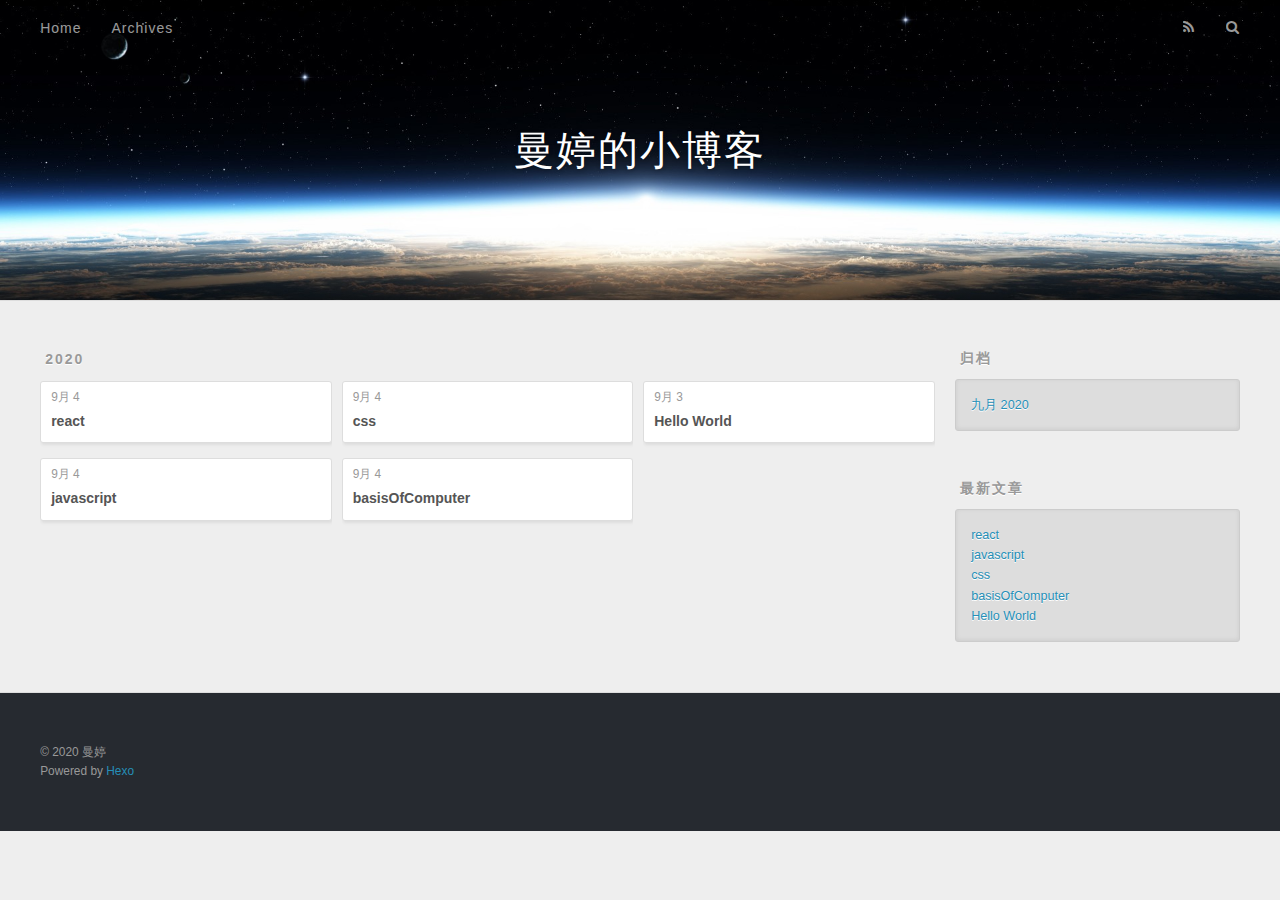
==== archives/index.html @ 45e1b8bb "Site updated: 2020-09-20 10:32:17" ====
<!DOCTYPE html>
<html>
<head>
  <meta charset="utf-8">
  

  
  <title>归档 | 曼婷的小博客</title>
  <meta name="viewport" content="width=device-width, initial-scale=1, maximum-scale=1">
  <meta property="og:type" content="website">
<meta property="og:title" content="曼婷的小博客">
<meta property="og:url" content="http://example.com/archives/index.html">
<meta property="og:site_name" content="曼婷的小博客">
<meta property="og:locale" content="zh_CN">
<meta property="article:author" content="曼婷">
<meta property="article:tag" content="前端">
<meta name="twitter:card" content="summary">
  
    <link rel="alternate" href="/atom.xml" title="曼婷的小博客" type="application/atom+xml">
  
  
    <link rel="icon" href="/favicon.png">
  
  
    <link href="//fonts.googleapis.com/css?family=Source+Code+Pro" rel="stylesheet" type="text/css">
  
  
<link rel="stylesheet" href="/css/style.css">

<meta name="generator" content="Hexo 5.1.1"></head>

<body>
  <div id="container">
    <div id="wrap">
      <header id="header">
  <div id="banner"></div>
  <div id="header-outer" class="outer">
    <div id="header-title" class="inner">
      <h1 id="logo-wrap">
        <a href="/" id="logo">曼婷的小博客</a>
      </h1>
      
    </div>
    <div id="header-inner" class="inner">
      <nav id="main-nav">
        <a id="main-nav-toggle" class="nav-icon"></a>
        
          <a class="main-nav-link" href="/">Home</a>
        
          <a class="main-nav-link" href="/archives">Archives</a>
        
      </nav>
      <nav id="sub-nav">
        
          <a id="nav-rss-link" class="nav-icon" href="/atom.xml" title="RSS Feed"></a>
        
        <a id="nav-search-btn" class="nav-icon" title="搜索"></a>
      </nav>
      <div id="search-form-wrap">
        <form action="//google.com/search" method="get" accept-charset="UTF-8" class="search-form"><input type="search" name="q" class="search-form-input" placeholder="Search"><button type="submit" class="search-form-submit">&#xF002;</button><input type="hidden" name="sitesearch" value="http://example.com"></form>
      </div>
    </div>
  </div>
</header>
      <div class="outer">
        <section id="main">
  
  
    
    
      
      
      <section class="archives-wrap">
        <div class="archive-year-wrap">
          <a href="/archives/2020" class="archive-year">2020</a>
        </div>
        <div class="archives">
    
    <article class="archive-article archive-type-post">
  <div class="archive-article-inner">
    <header class="archive-article-header">
      <a href="/2020/09/04/react/" class="archive-article-date">
  <time datetime="2020-09-04T05:37:14.000Z" itemprop="datePublished">9月 4</time>
</a>
      
  
    <h1 itemprop="name">
      <a class="archive-article-title" href="/2020/09/04/react/">react</a>
    </h1>
  

    </header>
  </div>
</article>
  
    
    
    <article class="archive-article archive-type-post">
  <div class="archive-article-inner">
    <header class="archive-article-header">
      <a href="/2020/09/04/javascript/" class="archive-article-date">
  <time datetime="2020-09-04T05:36:49.000Z" itemprop="datePublished">9月 4</time>
</a>
      
  
    <h1 itemprop="name">
      <a class="archive-article-title" href="/2020/09/04/javascript/">javascript</a>
    </h1>
  

    </header>
  </div>
</article>
  
    
    
    <article class="archive-article archive-type-post">
  <div class="archive-article-inner">
    <header class="archive-article-header">
      <a href="/2020/09/04/css/" class="archive-article-date">
  <time datetime="2020-09-04T05:36:07.000Z" itemprop="datePublished">9月 4</time>
</a>
      
  
    <h1 itemprop="name">
      <a class="archive-article-title" href="/2020/09/04/css/">css</a>
    </h1>
  

    </header>
  </div>
</article>
  
    
    
    <article class="archive-article archive-type-post">
  <div class="archive-article-inner">
    <header class="archive-article-header">
      <a href="/2020/09/04/basisOfComputer/" class="archive-article-date">
  <time datetime="2020-09-04T05:34:47.000Z" itemprop="datePublished">9月 4</time>
</a>
      
  
    <h1 itemprop="name">
      <a class="archive-article-title" href="/2020/09/04/basisOfComputer/">basisOfComputer</a>
    </h1>
  

    </header>
  </div>
</article>
  
    
    
    <article class="archive-article archive-type-post">
  <div class="archive-article-inner">
    <header class="archive-article-header">
      <a href="/2020/09/03/hello-world/" class="archive-article-date">
  <time datetime="2020-09-02T16:04:32.626Z" itemprop="datePublished">9月 3</time>
</a>
      
  
    <h1 itemprop="name">
      <a class="archive-article-title" href="/2020/09/03/hello-world/">Hello World</a>
    </h1>
  

    </header>
  </div>
</article>
  
  
    </div></section>
  


</section>
        
          <aside id="sidebar">
  
    

  
    

  
    
  
    
  <div class="widget-wrap">
    <h3 class="widget-title">归档</h3>
    <div class="widget">
      <ul class="archive-list"><li class="archive-list-item"><a class="archive-list-link" href="/archives/2020/09/">九月 2020</a></li></ul>
    </div>
  </div>


  
    
  <div class="widget-wrap">
    <h3 class="widget-title">最新文章</h3>
    <div class="widget">
      <ul>
        
          <li>
            <a href="/2020/09/04/react/">react</a>
          </li>
        
          <li>
            <a href="/2020/09/04/javascript/">javascript</a>
          </li>
        
          <li>
            <a href="/2020/09/04/css/">css</a>
          </li>
        
          <li>
            <a href="/2020/09/04/basisOfComputer/">basisOfComputer</a>
          </li>
        
          <li>
            <a href="/2020/09/03/hello-world/">Hello World</a>
          </li>
        
      </ul>
    </div>
  </div>

  
</aside>
        
      </div>
      <footer id="footer">
  
  <div class="outer">
    <div id="footer-info" class="inner">
      &copy; 2020 曼婷<br>
      Powered by <a href="http://hexo.io/" target="_blank">Hexo</a>
    </div>
  </div>
</footer>
    </div>
    <nav id="mobile-nav">
  
    <a href="/" class="mobile-nav-link">Home</a>
  
    <a href="/archives" class="mobile-nav-link">Archives</a>
  
</nav>
    

<script src="//ajax.googleapis.com/ajax/libs/jquery/2.0.3/jquery.min.js"></script>


  
<link rel="stylesheet" href="/fancybox/jquery.fancybox.css">

  
<script src="/fancybox/jquery.fancybox.pack.js"></script>




<script src="/js/script.js"></script>




  </div>
</body>
</html>
---- css/style.css ----
body {
  width: 100%;
}
body:before,
body:after {
  content: "";
  display: table;
}
body:after {
  clear: both;
}
html,
body,
div,
span,
applet,
object,
iframe,
h1,
h2,
h3,
h4,
h5,
h6,
p,
blockquote,
pre,
a,
abbr,
acronym,
address,
big,
cite,
code,
del,
dfn,
em,
img,
ins,
kbd,
q,
s,
samp,
small,
strike,
strong,
sub,
sup,
tt,
var,
dl,
dt,
dd,
ol,
ul,
li,
fieldset,
form,
label,
legend,
table,
caption,
tbody,
tfoot,
thead,
tr,
th,
td {
  margin: 0;
  padding: 0;
  border: 0;
  outline: 0;
  font-weight: inherit;
  font-style: inherit;
  font-family: inherit;
  font-size: 100%;
  vertical-align: baseline;
}
body {
  line-height: 1;
  color: #000;
  background: #fff;
}
ol,
ul {
  list-style: none;
}
table {
  border-collapse: separate;
  border-spacing: 0;
  vertical-align: middle;
}
caption,
th,
td {
  text-align: left;
  font-weight: normal;
  vertical-align: middle;
}
a img {
  border: none;
}
input,
button {
  margin: 0;
  padding: 0;
}
input::-moz-focus-inner,
button::-moz-focus-inner {
  border: 0;
  padding: 0;
}
@font-face {
  font-family: FontAwesome;
  font-style: normal;
  font-weight: normal;
  src: url("fonts/fontawesome-webfont.eot?v=#4.0.3");
  src: url("fonts/fontawesome-webfont.eot?#iefix&v=#4.0.3") format("embedded-opentype"), url("fonts/fontawesome-webfont.woff?v=#4.0.3") format("woff"), url("fonts/fontawesome-webfont.ttf?v=#4.0.3") format("truetype"), url("fonts/fontawesome-webfont.svg#fontawesomeregular?v=#4.0.3") format("svg");
}
html,
body,
#container {
  height: 100%;
}
body {
  background: #eee;
  font: 14px -apple-system, BlinkMacSystemFont, "Segoe UI", "Roboto", "Oxygen", "Ubuntu", "Cantarell", "Fira Sans", "Droid Sans", "Helvetica Neue", sans-serif;
  -webkit-text-size-adjust: 100%;
}
.outer {
  max-width: 1220px;
  margin: 0 auto;
  padding: 0 20px;
}
.outer:before,
.outer:after {
  content: "";
  display: table;
}
.outer:after {
  clear: both;
}
.inner {
  display: inline;
  float: left;
  width: 98.33333333333333%;
  margin: 0 0.833333333333333%;
}
.left,
.alignleft {
  float: left;
}
.right,
.alignright {
  float: right;
}
.clear {
  clear: both;
}
#container {
  position: relative;
}
.mobile-nav-on {
  overflow: hidden;
}
#wrap {
  height: 100%;
  width: 100%;
  position: absolute;
  top: 0;
  left: 0;
  -webkit-transition: 0.2s ease-out;
  -moz-transition: 0.2s ease-out;
  -ms-transition: 0.2s ease-out;
  transition: 0.2s ease-out;
  z-index: 1;
  background: #eee;
}
.mobile-nav-on #wrap {
  left: 280px;
}
@media screen and (min-width: 768px) {
  #main {
    display: inline;
    float: left;
    width: 73.33333333333333%;
    margin: 0 0.833333333333333%;
  }
}
.article-date,
.article-category-link,
.archive-year,
.widget-title {
  text-decoration: none;
  text-transform: uppercase;
  letter-spacing: 2px;
  color: #999;
  margin-bottom: 1em;
  margin-left: 5px;
  line-height: 1em;
  text-shadow: 0 1px #fff;
  font-weight: bold;
}
.article-inner,
.archive-article-inner {
  background: #fff;
  -webkit-box-shadow: 1px 2px 3px #ddd;
  box-shadow: 1px 2px 3px #ddd;
  border: 1px solid #ddd;
  border-radius: 3px;
}
.article-entry h1,
.widget h1 {
  font-size: 2em;
}
.article-entry h2,
.widget h2 {
  font-size: 1.5em;
}
.article-entry h3,
.widget h3 {
  font-size: 1.3em;
}
.article-entry h4,
.widget h4 {
  font-size: 1.2em;
}
.article-entry h5,
.widget h5 {
  font-size: 1em;
}
.article-entry h6,
.widget h6 {
  font-size: 1em;
  color: #999;
}
.article-entry hr,
.widget hr {
  border: 1px dashed #ddd;
}
.article-entry strong,
.widget strong {
  font-weight: bold;
}
.article-entry em,
.widget em,
.article-entry cite,
.widget cite {
  font-style: italic;
}
.article-entry sup,
.widget sup,
.article-entry sub,
.widget sub {
  font-size: 0.75em;
  line-height: 0;
  position: relative;
  vertical-align: baseline;
}
.article-entry sup,
.widget sup {
  top: -0.5em;
}
.article-entry sub,
.widget sub {
  bottom: -0.2em;
}
.article-entry small,
.widget small {
  font-size: 0.85em;
}
.article-entry acronym,
.widget acronym,
.article-entry abbr,
.widget abbr {
  border-bottom: 1px dotted;
}
.article-entry ul,
.widget ul,
.article-entry ol,
.widget ol,
.article-entry dl,
.widget dl {
  margin: 0 20px;
  line-height: 1.6em;
}
.article-entry ul ul,
.widget ul ul,
.article-entry ol ul,
.widget ol ul,
.article-entry ul ol,
.widget ul ol,
.article-entry ol ol,
.widget ol ol {
  margin-top: 0;
  margin-bottom: 0;
}
.article-entry ul,
.widget ul {
  list-style: disc;
}
.article-entry ol,
.widget ol {
  list-style: decimal;
}
.article-entry dt,
.widget dt {
  font-weight: bold;
}
#header {
  height: 300px;
  position: relative;
  border-bottom: 1px solid #ddd;
}
#header:before,
#header:after {
  content: "";
  position: absolute;
  left: 0;
  right: 0;
  height: 40px;
}
#header:before {
  top: 0;
  background: -webkit-linear-gradient(rgba(0,0,0,0.2), transparent);
  background: -moz-linear-gradient(rgba(0,0,0,0.2), transparent);
  background: -ms-linear-gradient(rgba(0,0,0,0.2), transparent);
  background: linear-gradient(rgba(0,0,0,0.2), transparent);
}
#header:after {
  bottom: 0;
  background: -webkit-linear-gradient(transparent, rgba(0,0,0,0.2));
  background: -moz-linear-gradient(transparent, rgba(0,0,0,0.2));
  background: -ms-linear-gradient(transparent, rgba(0,0,0,0.2));
  background: linear-gradient(transparent, rgba(0,0,0,0.2));
}
#header-outer {
  height: 100%;
  position: relative;
}
#header-inner {
  position: relative;
  overflow: hidden;
}
#banner {
  position: absolute;
  top: 0;
  left: 0;
  width: 100%;
  height: 100%;
  background: url("images/banner.jpg") center #000;
  -webkit-background-size: cover;
  -moz-background-size: cover;
  background-size: cover;
  z-index: -1;
}
#header-title {
  text-align: center;
  height: 40px;
  position: absolute;
  top: 50%;
  left: 0;
  margin-top: -20px;
}
#logo,
#subtitle {
  text-decoration: none;
  color: #fff;
  font-weight: 300;
  text-shadow: 0 1px 4px rgba(0,0,0,0.3);
}
#logo {
  font-size: 40px;
  line-height: 40px;
  letter-spacing: 2px;
}
#subtitle {
  font-size: 16px;
  line-height: 16px;
  letter-spacing: 1px;
}
#subtitle-wrap {
  margin-top: 16px;
}
#main-nav {
  float: left;
  margin-left: -15px;
}
.nav-icon,
.main-nav-link {
  float: left;
  color: #fff;
  opacity: 0.6;
  text-decoration: none;
  text-shadow: 0 1px rgba(0,0,0,0.2);
  -webkit-transition: opacity 0.2s;
  -moz-transition: opacity 0.2s;
  -ms-transition: opacity 0.2s;
  transition: opacity 0.2s;
  display: block;
  padding: 20px 15px;
}
.nav-icon:hover,
.main-nav-link:hover {
  opacity: 1;
}
.nav-icon {
  font-family: FontAwesome;
  text-align: center;
  font-size: 14px;
  width: 14px;
  height: 14px;
  padding: 20px 15px;
  position: relative;
  cursor: pointer;
}
.main-nav-link {
  font-weight: 300;
  letter-spacing: 1px;
}
@media screen and (max-width: 479px) {
  .main-nav-link {
    display: none;
  }
}
#main-nav-toggle {
  display: none;
}
#main-nav-toggle:before {
  content: "\f0c9";
}
@media screen and (max-width: 479px) {
  #main-nav-toggle {
    display: block;
  }
}
#sub-nav {
  float: right;
  margin-right: -15px;
}
#nav-rss-link:before {
  content: "\f09e";
}
#nav-search-btn:before {
  content: "\f002";
}
#search-form-wrap {
  position: absolute;
  top: 15px;
  width: 150px;
  height: 30px;
  right: -150px;
  opacity: 0;
  -webkit-transition: 0.2s ease-out;
  -moz-transition: 0.2s ease-out;
  -ms-transition: 0.2s ease-out;
  transition: 0.2s ease-out;
}
#search-form-wrap.on {
  opacity: 1;
  right: 0;
}
@media screen and (max-width: 479px) {
  #search-form-wrap {
    width: 100%;
    right: -100%;
  }
}
.search-form {
  position: absolute;
  top: 0;
  left: 0;
  right: 0;
  background: #fff;
  padding: 5px 15px;
  border-radius: 15px;
  -webkit-box-shadow: 0 0 10px rgba(0,0,0,0.3);
  box-shadow: 0 0 10px rgba(0,0,0,0.3);
}
.search-form-input {
  border: none;
  background: none;
  color: #555;
  width: 100%;
  font: 13px -apple-system, BlinkMacSystemFont, "Segoe UI", "Roboto", "Oxygen", "Ubuntu", "Cantarell", "Fira Sans", "Droid Sans", "Helvetica Neue", sans-serif;
  outline: none;
}
.search-form-input::-webkit-search-results-decoration,
.search-form-input::-webkit-search-cancel-button {
  -webkit-appearance: none;
}
.search-form-submit {
  position: absolute;
  top: 50%;
  right: 10px;
  margin-top: -7px;
  font: 13px FontAwesome;
  border: none;
  background: none;
  color: #bbb;
  cursor: pointer;
}
.search-form-submit:hover,
.search-form-submit:focus {
  color: #777;
}
.article {
  margin: 50px 0;
}
.article-inner {
  overflow: hidden;
}
.article-meta:before,
.article-meta:after {
  content: "";
  display: table;
}
.article-meta:after {
  clear: both;
}
.article-date {
  float: left;
}
.article-category {
  float: left;
  line-height: 1em;
  color: #ccc;
  text-shadow: 0 1px #fff;
  margin-left: 8px;
}
.article-category:before {
  content: "\2022";
}
.article-category-link {
  margin: 0 12px 1em;
}
.article-header {
  padding: 20px 20px 0;
}
.article-title {
  text-decoration: none;
  font-size: 2em;
  font-weight: bold;
  color: #555;
  line-height: 1.1em;
  -webkit-transition: color 0.2s;
  -moz-transition: color 0.2s;
  -ms-transition: color 0.2s;
  transition: color 0.2s;
}
a.article-title:hover {
  color: #258fb8;
}
.article-entry {
  color: #555;
  padding: 0 20px;
}
.article-entry:before,
.article-entry:after {
  content: "";
  display: table;
}
.article-entry:after {
  clear: both;
}
.article-entry p,
.article-entry table {
  line-height: 1.6em;
  margin: 1.6em 0;
}
.article-entry h1,
.article-entry h2,
.article-entry h3,
.article-entry h4,
.article-entry h5,
.article-entry h6 {
  font-weight: bold;
}
.article-entry h1,
.article-entry h2,
.article-entry h3,
.article-entry h4,
.article-entry h5,
.article-entry h6 {
  line-height: 1.1em;
  margin: 1.1em 0;
}
.article-entry a {
  color: #258fb8;
  text-decoration: none;
}
.article-entry a:hover {
  text-decoration: underline;
}
.article-entry ul,
.article-entry ol,
.article-entry dl {
  margin-top: 1.6em;
  margin-bottom: 1.6em;
}
.article-entry img,
.article-entry video {
  max-width: 100%;
  height: auto;
  display: block;
  margin: auto;
}
.article-entry iframe {
  border: none;
}
.article-entry table {
  width: 100%;
  border-collapse: collapse;
  border-spacing: 0;
}
.article-entry th {
  font-weight: bold;
  border-bottom: 3px solid #ddd;
  padding-bottom: 0.5em;
}
.article-entry td {
  border-bottom: 1px solid #ddd;
  padding: 10px 0;
}
.article-entry blockquote {
  font-family: Georgia, "Times New Roman", serif;
  font-size: 1.4em;
  margin: 1.6em 20px;
  text-align: center;
}
.article-entry blockquote footer {
  font-size: 14px;
  margin: 1.6em 0;
  font-family: -apple-system, BlinkMacSystemFont, "Segoe UI", "Roboto", "Oxygen", "Ubuntu", "Cantarell", "Fira Sans", "Droid Sans", "Helvetica Neue", sans-serif;
}
.article-entry blockquote footer cite:before {
  content: "—";
  padding: 0 0.5em;
}
.article-entry .pullquote {
  text-align: left;
  width: 45%;
  margin: 0;
}
.article-entry .pullquote.left {
  margin-left: 0.5em;
  margin-right: 1em;
}
.article-entry .pullquote.right {
  margin-right: 0.5em;
  margin-left: 1em;
}
.article-entry .caption {
  color: #999;
  display: block;
  font-size: 0.9em;
  margin-top: 0.5em;
  position: relative;
  text-align: center;
}
.article-entry .video-container {
  position: relative;
  padding-top: 56.25%;
  height: 0;
  overflow: hidden;
}
.article-entry .video-container iframe,
.article-entry .video-container object,
.article-entry .video-container embed {
  position: absolute;
  top: 0;
  left: 0;
  width: 100%;
  height: 100%;
  margin-top: 0;
}
.article-more-link a {
  display: inline-block;
  line-height: 1em;
  padding: 6px 15px;
  border-radius: 15px;
  background: #eee;
  color: #999;
  text-shadow: 0 1px #fff;
  text-decoration: none;
}
.article-more-link a:hover {
  background: #258fb8;
  color: #fff;
  text-decoration: none;
  text-shadow: 0 1px #1e7293;
}
.article-footer {
  font-size: 0.85em;
  line-height: 1.6em;
  border-top: 1px solid #ddd;
  padding-top: 1.6em;
  margin: 0 20px 20px;
}
.article-footer:before,
.article-footer:after {
  content: "";
  display: table;
}
.article-footer:after {
  clear: both;
}
.article-footer a {
  color: #999;
  text-decoration: none;
}
.article-footer a:hover {
  color: #555;
}
.article-tag-list-item {
  float: left;
  margin-right: 10px;
}
.article-tag-list-link:before {
  content: "#";
}
.article-comment-link {
  float: right;
}
.article-comment-link:before {
  content: "\f075";
  font-family: FontAwesome;
  padding-right: 8px;
}
.article-share-link {
  cursor: pointer;
  float: right;
  margin-left: 20px;
}
.article-share-link:before {
  content: "\f064";
  font-family: FontAwesome;
  padding-right: 6px;
}
#article-nav {
  position: relative;
}
#article-nav:before,
#article-nav:after {
  content: "";
  display: table;
}
#article-nav:after {
  clear: both;
}
@media screen and (min-width: 768px) {
  #article-nav {
    margin: 50px 0;
  }
  #article-nav:before {
    width: 8px;
    height: 8px;
    position: absolute;
    top: 50%;
    left: 50%;
    margin-top: -4px;
    margin-left: -4px;
    content: "";
    border-radius: 50%;
    background: #ddd;
    -webkit-box-shadow: 0 1px 2px #fff;
    box-shadow: 0 1px 2px #fff;
  }
}
.article-nav-link-wrap {
  text-decoration: none;
  text-shadow: 0 1px #fff;
  color: #999;
  -webkit-box-sizing: border-box;
  -moz-box-sizing: border-box;
  box-sizing: border-box;
  margin-top: 50px;
  text-align: center;
  display: block;
}
.article-nav-link-wrap:hover {
  color: #555;
}
@media screen and (min-width: 768px) {
  .article-nav-link-wrap {
    width: 50%;
    margin-top: 0;
  }
}
@media screen and (min-width: 768px) {
  #article-nav-newer {
    float: left;
    text-align: right;
    padding-right: 20px;
  }
}
@media screen and (min-width: 768px) {
  #article-nav-older {
    float: right;
    text-align: left;
    padding-left: 20px;
  }
}
.article-nav-caption {
  text-transform: uppercase;
  letter-spacing: 2px;
  color: #ddd;
  line-height: 1em;
  font-weight: bold;
}
#article-nav-newer .article-nav-caption {
  margin-right: -2px;
}
.article-nav-title {
  font-size: 0.85em;
  line-height: 1.6em;
  margin-top: 0.5em;
}
.article-share-box {
  position: absolute;
  display: none;
  background: #fff;
  -webkit-box-shadow: 1px 2px 10px rgba(0,0,0,0.2);
  box-shadow: 1px 2px 10px rgba(0,0,0,0.2);
  border-radius: 3px;
  margin-left: -145px;
  overflow: hidden;
  z-index: 1;
}
.article-share-box.on {
  display: block;
}
.article-share-input {
  width: 100%;
  background: none;
  -webkit-box-sizing: border-box;
  -moz-box-sizing: border-box;
  box-sizing: border-box;
  font: 14px -apple-system, BlinkMacSystemFont, "Segoe UI", "Roboto", "Oxygen", "Ubuntu", "Cantarell", "Fira Sans", "Droid Sans", "Helvetica Neue", sans-serif;
  padding: 0 15px;
  color: #555;
  outline: none;
  border: 1px solid #ddd;
  border-radius: 3px 3px 0 0;
  height: 36px;
  line-height: 36px;
}
.article-share-links {
  background: #eee;
}
.article-share-links:before,
.article-share-links:after {
  content: "";
  display: table;
}
.article-share-links:after {
  clear: both;
}
.article-share-twitter,
.article-share-facebook,
.article-share-pinterest,
.article-share-google {
  width: 50px;
  height: 36px;
  display: block;
  float: left;
  position: relative;
  color: #999;
  text-shadow: 0 1px #fff;
}
.article-share-twitter:before,
.article-share-facebook:before,
.article-share-pinterest:before,
.article-share-google:before {
  font-size: 20px;
  font-family: FontAwesome;
  width: 20px;
  height: 20px;
  position: absolute;
  top: 50%;
  left: 50%;
  margin-top: -10px;
  margin-left: -10px;
  text-align: center;
}
.article-share-twitter:hover,
.article-share-facebook:hover,
.article-share-pinterest:hover,
.article-share-google:hover {
  color: #fff;
}
.article-share-twitter:before {
  content: "\f099";
}
.article-share-twitter:hover {
  background: #00aced;
  text-shadow: 0 1px #008abe;
}
.article-share-facebook:before {
  content: "\f09a";
}
.article-share-facebook:hover {
  background: #3b5998;
  text-shadow: 0 1px #2f477a;
}
.article-share-pinterest:before {
  content: "\f0d2";
}
.article-share-pinterest:hover {
  background: #cb2027;
  text-shadow: 0 1px #a21a1f;
}
.article-share-google:before {
  content: "\f0d5";
}
.article-share-google:hover {
  background: #dd4b39;
  text-shadow: 0 1px #be3221;
}
.article-gallery {
  background: #000;
  position: relative;
}
.article-gallery-photos {
  position: relative;
  overflow: hidden;
}
.article-gallery-img {
  display: none;
  max-width: 100%;
}
.article-gallery-img:first-child {
  display: block;
}
.article-gallery-img.loaded {
  position: absolute;
  display: block;
}
.article-gallery-img img {
  display: block;
  max-width: 100%;
  margin: 0 auto;
}
#comments {
  background: #fff;
  -webkit-box-shadow: 1px 2px 3px #ddd;
  box-shadow: 1px 2px 3px #ddd;
  padding: 20px;
  border: 1px solid #ddd;
  border-radius: 3px;
  margin: 50px 0;
}
#comments a {
  color: #258fb8;
}
.archives-wrap {
  margin: 50px 0;
}
.archives:before,
.archives:after {
  content: "";
  display: table;
}
.archives:after {
  clear: both;
}
.archive-year-wrap {
  margin-bottom: 1em;
}
.archives {
  -webkit-column-gap: 10px;
  -moz-column-gap: 10px;
  column-gap: 10px;
}
@media screen and (min-width: 480px) and (max-width: 767px) {
  .archives {
    -webkit-column-count: 2;
    -moz-column-count: 2;
    column-count: 2;
  }
}
@media screen and (min-width: 768px) {
  .archives {
    -webkit-column-count: 3;
    -moz-column-count: 3;
    column-count: 3;
  }
}
.archive-article {
  -webkit-column-break-inside: avoid;
  page-break-inside: avoid;
  overflow: hidden;
  break-inside: avoid-column;
}
.archive-article-inner {
  padding: 10px;
  margin-bottom: 15px;
}
.archive-article-title {
  text-decoration: none;
  font-weight: bold;
  color: #555;
  -webkit-transition: color 0.2s;
  -moz-transition: color 0.2s;
  -ms-transition: color 0.2s;
  transition: color 0.2s;
  line-height: 1.6em;
}
.archive-article-title:hover {
  color: #258fb8;
}
.archive-article-footer {
  margin-top: 1em;
}
.archive-article-date {
  color: #999;
  text-decoration: none;
  font-size: 0.85em;
  line-height: 1em;
  margin-bottom: 0.5em;
  display: block;
}
#page-nav {
  margin: 50px auto;
  background: #fff;
  -webkit-box-shadow: 1px 2px 3px #ddd;
  box-shadow: 1px 2px 3px #ddd;
  border: 1px solid #ddd;
  border-radius: 3px;
  text-align: center;
  color: #999;
  overflow: hidden;
}
#page-nav:before,
#page-nav:after {
  content: "";
  display: table;
}
#page-nav:after {
  clear: both;
}
#page-nav a,
#page-nav span {
  padding: 10px 20px;
  line-height: 1;
  height: 2ex;
}
#page-nav a {
  color: #999;
  text-decoration: none;
}
#page-nav a:hover {
  background: #999;
  color: #fff;
}
#page-nav .prev {
  float: left;
}
#page-nav .next {
  float: right;
}
#page-nav .page-number {
  display: inline-block;
}
@media screen and (max-width: 479px) {
  #page-nav .page-number {
    display: none;
  }
}
#page-nav .current {
  color: #555;
  font-weight: bold;
}
#page-nav .space {
  color: #ddd;
}
#footer {
  background: #262a30;
  padding: 50px 0;
  border-top: 1px solid #ddd;
  color: #999;
}
#footer a {
  color: #258fb8;
  text-decoration: none;
}
#footer a:hover {
  text-decoration: underline;
}
#footer-info {
  line-height: 1.6em;
  font-size: 0.85em;
}
.article-entry pre,
.article-entry .highlight {
  background: #2d2d2d;
  margin: 0 -20px;
  padding: 15px 20px;
  border-style: solid;
  border-color: #ddd;
  border-width: 1px 0;
  overflow: auto;
  color: #ccc;
  line-height: 22.400000000000002px;
}
.article-entry .highlight .gutter pre,
.article-entry .gist .gist-file .gist-data .line-numbers {
  color: #666;
  font-size: 0.85em;
}
.article-entry pre,
.article-entry code {
  font-family: "Source Code Pro", Consolas, Monaco, Menlo, Consolas, monospace;
}
.article-entry code {
  background: #eee;
  text-shadow: 0 1px #fff;
  padding: 0 0.3em;
}
.article-entry pre code {
  background: none;
  text-shadow: none;
  padding: 0;
}
.article-entry .highlight pre {
  border: none;
  margin: 0;
  padding: 0;
}
.article-entry .highlight table {
  margin: 0;
  width: auto;
}
.article-entry .highlight td {
  border: none;
  padding: 0;
}
.article-entry .highlight figcaption {
  font-size: 0.85em;
  color: #999;
  line-height: 1em;
  margin-bottom: 1em;
}
.article-entry .highlight figcaption:before,
.article-entry .highlight figcaption:after {
  content: "";
  display: table;
}
.article-entry .highlight figcaption:after {
  clear: both;
}
.article-entry .highlight figcaption a {
  float: right;
}
.article-entry .highlight .gutter pre {
  text-align: right;
  padding-right: 20px;
}
.article-entry .highlight .line {
  height: 22.400000000000002px;
}
.article-entry .highlight .line.marked {
  background: #515151;
}
.article-entry .gist {
  margin: 0 -20px;
  border-style: solid;
  border-color: #ddd;
  border-width: 1px 0;
  background: #2d2d2d;
  padding: 15px 20px 15px 0;
}
.article-entry .gist .gist-file {
  border: none;
  font-family: "Source Code Pro", Consolas, Monaco, Menlo, Consolas, monospace;
  margin: 0;
}
.article-entry .gist .gist-file .gist-data {
  background: none;
  border: none;
}
.article-entry .gist .gist-file .gist-data .line-numbers {
  background: none;
  border: none;
  padding: 0 20px 0 0;
}
.article-entry .gist .gist-file .gist-data .line-data {
  padding: 0 !important;
}
.article-entry .gist .gist-file .highlight {
  margin: 0;
  padding: 0;
  border: none;
}
.article-entry .gist .gist-file .gist-meta {
  background: #2d2d2d;
  color: #999;
  font: 0.85em -apple-system, BlinkMacSystemFont, "Segoe UI", "Roboto", "Oxygen", "Ubuntu", "Cantarell", "Fira Sans", "Droid Sans", "Helvetica Neue", sans-serif;
  text-shadow: 0 0;
  padding: 0;
  margin-top: 1em;
  margin-left: 20px;
}
.article-entry .gist .gist-file .gist-meta a {
  color: #258fb8;
  font-weight: normal;
}
.article-entry .gist .gist-file .gist-meta a:hover {
  text-decoration: underline;
}
pre .comment,
pre .title {
  color: #999;
}
pre .variable,
pre .attribute,
pre .tag,
pre .regexp,
pre .ruby .constant,
pre .xml .tag .title,
pre .xml .pi,
pre .xml .doctype,
pre .html .doctype,
pre .css .id,
pre .css .class,
pre .css .pseudo {
  color: #f2777a;
}
pre .number,
pre .preprocessor,
pre .built_in,
pre .literal,
pre .params,
pre .constant {
  color: #f99157;
}
pre .class,
pre .ruby .class .title,
pre .css .rules .attribute {
  color: #9c9;
}
pre .string,
pre .value,
pre .inheritance,
pre .header,
pre .ruby .symbol,
pre .xml .cdata {
  color: #9c9;
}
pre .css .hexcolor {
  color: #6cc;
}
pre .function,
pre .python .decorator,
pre .python .title,
pre .ruby .function .title,
pre .ruby .title .keyword,
pre .perl .sub,
pre .javascript .title,
pre .coffeescript .title {
  color: #69c;
}
pre .keyword,
pre .javascript .function {
  color: #c9c;
}
@media screen and (max-width: 479px) {
  #mobile-nav {
    position: absolute;
    top: 0;
    left: 0;
    width: 280px;
    height: 100%;
    background: #191919;
    border-right: 1px solid #fff;
  }
}
@media screen and (max-width: 479px) {
  .mobile-nav-link {
    display: block;
    color: #999;
    text-decoration: none;
    padding: 15px 20px;
    font-weight: bold;
  }
  .mobile-nav-link:hover {
    color: #fff;
  }
}
@media screen and (min-width: 768px) {
  #sidebar {
    display: inline;
    float: left;
    width: 23.333333333333332%;
    margin: 0 0.833333333333333%;
  }
}
.widget-wrap {
  margin: 50px 0;
}
.widget {
  color: #777;
  text-shadow: 0 1px #fff;
  background: #ddd;
  -webkit-box-shadow: 0 -1px 4px #ccc inset;
  box-shadow: 0 -1px 4px #ccc inset;
  border: 1px solid #ccc;
  padding: 15px;
  border-radius: 3px;
}
.widget a {
  color: #258fb8;
  text-decoration: none;
}
.widget a:hover {
  text-decoration: underline;
}
.widget ul ul,
.widget ol ul,
.widget dl ul,
.widget ul ol,
.widget ol ol,
.widget dl ol,
.widget ul dl,
.widget ol dl,
.widget dl dl {
  margin-left: 15px;
  list-style: disc;
}
.widget {
  line-height: 1.6em;
  word-wrap: break-word;
  font-size: 0.9em;
}
.widget ul,
.widget ol {
  list-style: none;
  margin: 0;
}
.widget ul ul,
.widget ol ul,
.widget ul ol,
.widget ol ol {
  margin: 0 20px;
}
.widget ul ul,
.widget ol ul {
  list-style: disc;
}
.widget ul ol,
.widget ol ol {
  list-style: decimal;
}
.category-list-count,
.tag-list-count,
.archive-list-count {
  padding-left: 5px;
  color: #999;
  font-size: 0.85em;
}
.category-list-count:before,
.tag-list-count:before,
.archive-list-count:before {
  content: "(";
}
.category-list-count:after,
.tag-list-count:after,
.archive-list-count:after {
  content: ")";
}
.tagcloud a {
  margin-right: 5px;
  display: inline-block;
}
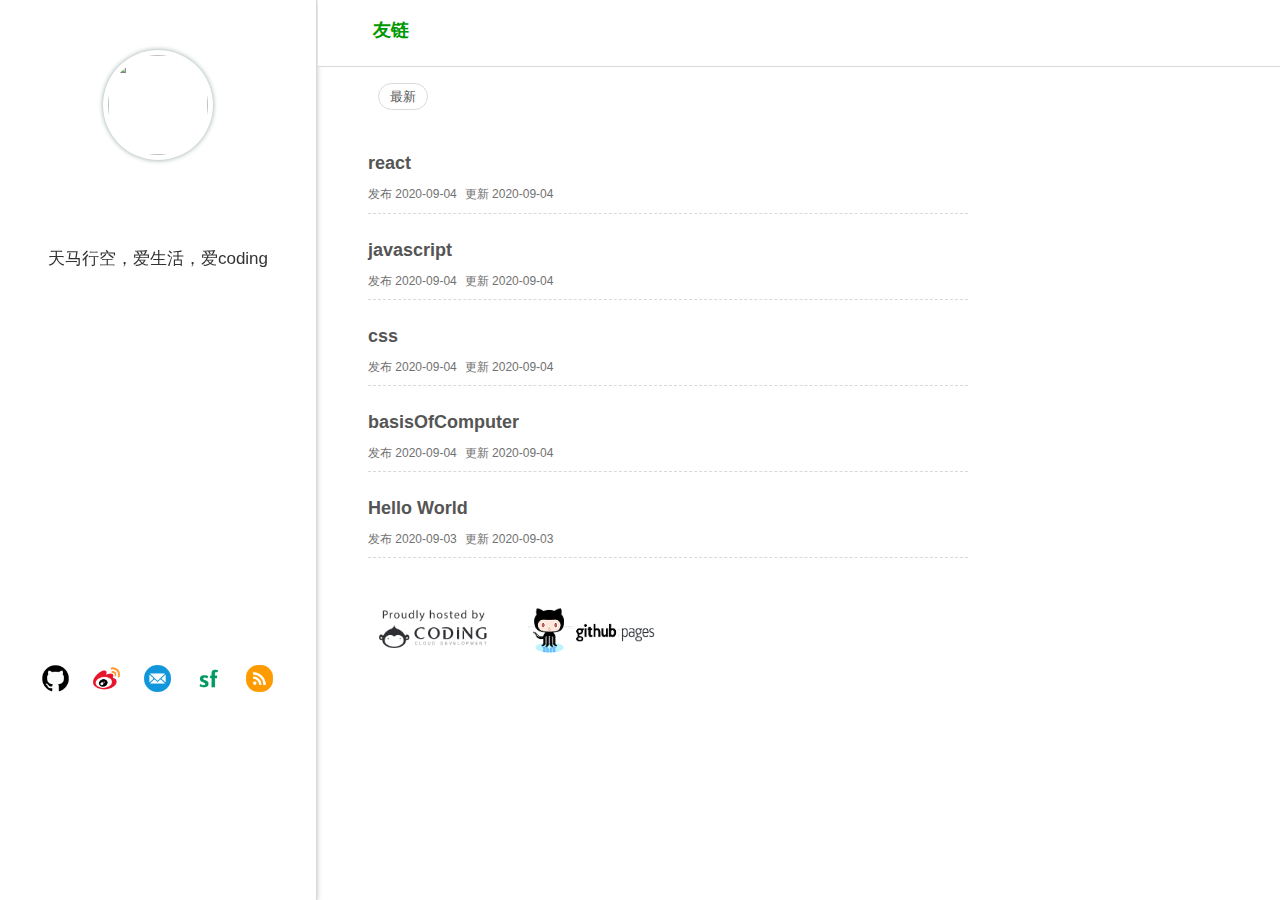
==== commit d5807bf9: "Site updated: 2020-09-20 10:40:12" ====
--- a/archives/index.html
+++ b/archives/index.html
@@ -1,271 +1,294 @@
 <!DOCTYPE html>
-<html>
+<html lang="en">
 <head>
-  <meta charset="utf-8">
-  
-
-  
-  <title>归档 | 曼婷的小博客</title>
-  <meta name="viewport" content="width=device-width, initial-scale=1, maximum-scale=1">
-  <meta property="og:type" content="website">
-<meta property="og:title" content="曼婷的小博客">
-<meta property="og:url" content="http://example.com/archives/index.html">
-<meta property="og:site_name" content="曼婷的小博客">
-<meta property="og:locale" content="zh_CN">
-<meta property="article:author" content="曼婷">
-<meta property="article:tag" content="前端">
-<meta name="twitter:card" content="summary">
-  
-    <link rel="alternate" href="/atom.xml" title="曼婷的小博客" type="application/atom+xml">
-  
-  
-    <link rel="icon" href="/favicon.png">
-  
-  
-    <link href="//fonts.googleapis.com/css?family=Source+Code+Pro" rel="stylesheet" type="text/css">
-  
-  
-<link rel="stylesheet" href="/css/style.css">
-
+  <meta charset="UTF-8">
+  <meta http-equiv="X-UA-Compatible" content="IE=edge,chrome=1">
+  <meta name="viewport" content="width=device-width, initial-scale=1, maximum-scale=1, user-scalable=no">
+  <meta name="keywords" content="hexo,个人博客,blog" />
+  <meta name="description" content="某某的个人博客" />
+  <meta http-equiv="x-dns-prefetch-control" content="on">
+  <link rel="dns-prefetch" href="https://busuanzi.ibruce.info">
+  <link rel="dns-prefetch" href="https://at.alicdn.com">
+  
+  <link rel="dns-prefetch" href="https://widget.daovoice.io">
+  <link rel="dns-prefetch" href="https://widget-static-cdn.daovoice.io">
+  <link rel="dns-prefetch" href="https://im.daovoice.io">
+  
+  
+  <link rel="dns-prefetch" href="https://hm.baidu.com/">
+  
+  
+  <link rel="dns-prefetch" href="https://cdn.jsdelivr.net">
+  <link rel="dns-prefetch" href="https://api.github.com">
+  <link rel="dns-prefetch" href="https://avatars3.githubusercontent.com">
+  
+  <link rel="stylesheet" type="text/css" href="/./style/main.css">
+	<link rel="shortcut icon" href="/favicon.ico" title="Favicon">
+  <link rel="stylesheet" href="https://cdn.jsdelivr.net/npm/gitalk@1/dist/gitalk.css">
+	<title>曼婷的小博客</title>
+  
+  <script>var _hmt=_hmt||[];(function(){var hm=document.createElement("script");hm.src="https://hm.baidu.com/hm.js?awwssw1snsnsnn1ndndnndnd99j";var s=document.getElementsByTagName("script")[0];s.parentNode.insertBefore(hm,s);})();
+  </script>
+  
+  
+    <script>(function(i,s,o,g,r,a,m){i["DaoVoiceObject"]=r;i[r]=i[r]||function(){(i[r].q=i[r].q||[]).push(arguments)},i[r].l=1*new Date();a=s.createElement(o),m=s.getElementsByTagName(o)[0];a.async=1;a.src=g;a.charset="utf-8";m.parentNode.insertBefore(a,m)})(window,document,"script",('https:' == document.location.protocol ? 'https:' : 'http:') + "//widget.daovoice.io/widget/123456.js","daovoice");daovoice('init',{app_id: "123456"});daovoice('update');
+  </script>
+  
 <meta name="generator" content="Hexo 5.1.1"></head>
-
 <body>
-  <div id="container">
-    <div id="wrap">
-      <header id="header">
-  <div id="banner"></div>
-  <div id="header-outer" class="outer">
-    <div id="header-title" class="inner">
-      <h1 id="logo-wrap">
-        <a href="/" id="logo">曼婷的小博客</a>
-      </h1>
-      
-    </div>
-    <div id="header-inner" class="inner">
-      <nav id="main-nav">
-        <a id="main-nav-toggle" class="nav-icon"></a>
-        
-          <a class="main-nav-link" href="/">Home</a>
-        
-          <a class="main-nav-link" href="/archives">Archives</a>
-        
-      </nav>
-      <nav id="sub-nav">
-        
-          <a id="nav-rss-link" class="nav-icon" href="/atom.xml" title="RSS Feed"></a>
-        
-        <a id="nav-search-btn" class="nav-icon" title="搜索"></a>
-      </nav>
-      <div id="search-form-wrap">
-        <form action="//google.com/search" method="get" accept-charset="UTF-8" class="search-form"><input type="search" name="q" class="search-form-input" placeholder="Search"><button type="submit" class="search-form-submit">&#xF002;</button><input type="hidden" name="sitesearch" value="http://example.com"></form>
-      </div>
-    </div>
-  </div>
-</header>
-      <div class="outer">
-        <section id="main">
-  
-  
-    
-    
-      
-      
-      <section class="archives-wrap">
-        <div class="archive-year-wrap">
-          <a href="/archives/2020" class="archive-year">2020</a>
-        </div>
-        <div class="archives">
-    
-    <article class="archive-article archive-type-post">
-  <div class="archive-article-inner">
-    <header class="archive-article-header">
-      <a href="/2020/09/04/react/" class="archive-article-date">
-  <time datetime="2020-09-04T05:37:14.000Z" itemprop="datePublished">9月 4</time>
-</a>
-      
-  
-    <h1 itemprop="name">
-      <a class="archive-article-title" href="/2020/09/04/react/">react</a>
-    </h1>
-  
-
-    </header>
-  </div>
-</article>
-  
-    
-    
-    <article class="archive-article archive-type-post">
-  <div class="archive-article-inner">
-    <header class="archive-article-header">
-      <a href="/2020/09/04/javascript/" class="archive-article-date">
-  <time datetime="2020-09-04T05:36:49.000Z" itemprop="datePublished">9月 4</time>
-</a>
-      
-  
-    <h1 itemprop="name">
-      <a class="archive-article-title" href="/2020/09/04/javascript/">javascript</a>
-    </h1>
-  
-
-    </header>
-  </div>
-</article>
-  
-    
-    
-    <article class="archive-article archive-type-post">
-  <div class="archive-article-inner">
-    <header class="archive-article-header">
-      <a href="/2020/09/04/css/" class="archive-article-date">
-  <time datetime="2020-09-04T05:36:07.000Z" itemprop="datePublished">9月 4</time>
-</a>
-      
-  
-    <h1 itemprop="name">
-      <a class="archive-article-title" href="/2020/09/04/css/">css</a>
-    </h1>
-  
-
-    </header>
-  </div>
-</article>
-  
-    
-    
-    <article class="archive-article archive-type-post">
-  <div class="archive-article-inner">
-    <header class="archive-article-header">
-      <a href="/2020/09/04/basisOfComputer/" class="archive-article-date">
-  <time datetime="2020-09-04T05:34:47.000Z" itemprop="datePublished">9月 4</time>
-</a>
-      
-  
-    <h1 itemprop="name">
-      <a class="archive-article-title" href="/2020/09/04/basisOfComputer/">basisOfComputer</a>
-    </h1>
-  
-
-    </header>
-  </div>
-</article>
-  
-    
-    
-    <article class="archive-article archive-type-post">
-  <div class="archive-article-inner">
-    <header class="archive-article-header">
-      <a href="/2020/09/03/hello-world/" class="archive-article-date">
-  <time datetime="2020-09-02T16:04:32.626Z" itemprop="datePublished">9月 3</time>
-</a>
-      
-  
-    <h1 itemprop="name">
-      <a class="archive-article-title" href="/2020/09/03/hello-world/">Hello World</a>
-    </h1>
-  
-
-    </header>
-  </div>
-</article>
-  
-  
-    </div></section>
-  
-
-
-</section>
-        
-          <aside id="sidebar">
-  
-    
-
-  
-    
-
-  
-    
-  
-    
-  <div class="widget-wrap">
-    <h3 class="widget-title">归档</h3>
-    <div class="widget">
-      <ul class="archive-list"><li class="archive-list-item"><a class="archive-list-link" href="/archives/2020/09/">九月 2020</a></li></ul>
-    </div>
-  </div>
-
-
-  
-    
-  <div class="widget-wrap">
-    <h3 class="widget-title">最新文章</h3>
-    <div class="widget">
-      <ul>
-        
-          <li>
-            <a href="/2020/09/04/react/">react</a>
-          </li>
-        
-          <li>
-            <a href="/2020/09/04/javascript/">javascript</a>
-          </li>
-        
-          <li>
-            <a href="/2020/09/04/css/">css</a>
-          </li>
-        
-          <li>
-            <a href="/2020/09/04/basisOfComputer/">basisOfComputer</a>
-          </li>
-        
-          <li>
-            <a href="/2020/09/03/hello-world/">Hello World</a>
-          </li>
-        
-      </ul>
-    </div>
-  </div>
-
-  
-</aside>
-        
-      </div>
-      <footer id="footer">
-  
-  <div class="outer">
-    <div id="footer-info" class="inner">
-      &copy; 2020 曼婷<br>
-      Powered by <a href="http://hexo.io/" target="_blank">Hexo</a>
-    </div>
-  </div>
-</footer>
-    </div>
-    <nav id="mobile-nav">
-  
-    <a href="/" class="mobile-nav-link">Home</a>
-  
-    <a href="/archives" class="mobile-nav-link">Archives</a>
-  
-</nav>
-    
-
-<script src="//ajax.googleapis.com/ajax/libs/jquery/2.0.3/jquery.min.js"></script>
-
-
-  
-<link rel="stylesheet" href="/fancybox/jquery.fancybox.css">
-
-  
-<script src="/fancybox/jquery.fancybox.pack.js"></script>
-
-
-
-
-<script src="/js/script.js"></script>
-
-
-
-
-  </div>
+  <div class="left-aside">
+    <div class="face-img"><img src="https://tva3.sinaimg.cn/crop.0.0.200.200.180/005Kc3C1jw8f2uep0hhkvj305k05k3yk.jpg"></div>
+    <div class="intro-word">
+        <h2></h2>
+        <p>天马行空，爱生活，爱coding</p>
+    </div>
+    <div class="sns">
+        <ul>
+            
+            <li>
+                <a class="github" target="_blank" href="https://github.com/88888888" title="github">
+                    <img src="/./img/icon-github.png" alt="github" data-tooltip="github">
+                </a>
+            </li>
+            
+            <li>
+                <a class="weibo" target="_blank" href="http://weibo.com/u/888888888" title="weibo">
+                    <img src="/./img/icon-weibo.png" alt="weibo" data-tooltip="weibo">
+                </a>
+            </li>
+            
+            <li>
+                <a class="email" target="_blank" href="mailto:1223456@666666.com" title="email">
+                    <img src="/./img/icon-email.png" alt="email" data-tooltip="email">
+                </a>
+            </li>
+            
+            <li>
+                <a class="sf" target="_blank" href="https://segmentfault.com/u/555555" title="sf">
+                    <img src="/./img/icon-sf.png" alt="sf" data-tooltip="sf">
+                </a>
+            </li>
+            
+            <li>
+                <a class="rss" target="_blank" href="/atom.xml" title="rss">
+                    <img src="/./img/icon-rss.png" alt="rss" data-tooltip="rss">
+                </a>
+            </li>
+            
+        </ul>
+    </div>
+</div>
+<div class="right-aside">
+    <div class="right-nav ms">
+        <div class="main">
+          <svg id="nav-menu" class="icon icon-menu" aria-hidden="true">
+            <use xlink:href="#icon-menu"></use>
+          </svg>
+          <ul class="left">
+              
+              <li>
+                  <a href="/2014/friends/">
+                      友链
+                  </a>
+              </li>
+              
+          </ul>
+          <div class="search">
+            <div class="search-box">
+              <input type="search"  id="search" class="input-search" placeholder="搜索">
+              <i class="icon-search"></i>
+              <div class="search-result-box">
+                <ul id="search-result"></ul>
+              </div>
+            </div>
+            <svg id="nav-search" class="icon icon-search" aria-hidden="true">
+              <use xlink:href="#icon-search"></use>
+            </svg>
+          </div>
+        </div>
+    </div>
+    <div class="right-main">
+        <div class="category">
+            <ul>
+                <li><a href="/" class="">最新</a></li>
+                
+            </ul>
+        </div>
+        <div class="clear"></div>
+        <div class="list">
+            <div>
+                
+                
+  
+    <div class="item">
+      <div class="title">
+        <a href="/2020/09/04/react/">react</a>
+      </div>
+      <div class="info">
+        <ul>
+          <li>发布 <time datetime="2020-09-04T05:37:14.000Z" itemprop="date">2020-09-04</time>
+          </li>
+          <li>更新 <time datetime="2020-09-04T05:37:15.007Z" itemprop="dateUpdated">2020-09-04</time>
+          </li>
+          <!--<li> 评论 <span id = "url::http://example.com/2020/09/04/react/" class = "cy_cmt_count" ></span>
+          </li>-->
+        </ul>
+      </div>
+    </div>
+  
+
+
+                
+                
+  
+    <div class="item">
+      <div class="title">
+        <a href="/2020/09/04/javascript/">javascript</a>
+      </div>
+      <div class="info">
+        <ul>
+          <li>发布 <time datetime="2020-09-04T05:36:49.000Z" itemprop="date">2020-09-04</time>
+          </li>
+          <li>更新 <time datetime="2020-09-04T05:36:49.140Z" itemprop="dateUpdated">2020-09-04</time>
+          </li>
+          <!--<li> 评论 <span id = "url::http://example.com/2020/09/04/javascript/" class = "cy_cmt_count" ></span>
+          </li>-->
+        </ul>
+      </div>
+    </div>
+  
+
+
+                
+                
+  
+    <div class="item">
+      <div class="title">
+        <a href="/2020/09/04/css/">css</a>
+      </div>
+      <div class="info">
+        <ul>
+          <li>发布 <time datetime="2020-09-04T05:36:07.000Z" itemprop="date">2020-09-04</time>
+          </li>
+          <li>更新 <time datetime="2020-09-04T05:42:41.971Z" itemprop="dateUpdated">2020-09-04</time>
+          </li>
+          <!--<li> 评论 <span id = "url::http://example.com/2020/09/04/css/" class = "cy_cmt_count" ></span>
+          </li>-->
+        </ul>
+      </div>
+    </div>
+  
+
+
+                
+                
+  
+    <div class="item">
+      <div class="title">
+        <a href="/2020/09/04/basisOfComputer/">basisOfComputer</a>
+      </div>
+      <div class="info">
+        <ul>
+          <li>发布 <time datetime="2020-09-04T05:34:47.000Z" itemprop="date">2020-09-04</time>
+          </li>
+          <li>更新 <time datetime="2020-09-04T05:40:30.364Z" itemprop="dateUpdated">2020-09-04</time>
+          </li>
+          <!--<li> 评论 <span id = "url::http://example.com/2020/09/04/basisOfComputer/" class = "cy_cmt_count" ></span>
+          </li>-->
+        </ul>
+      </div>
+    </div>
+  
+
+
+                
+                
+  
+    <div class="item">
+      <div class="title">
+        <a href="/2020/09/03/hello-world/">Hello World</a>
+      </div>
+      <div class="info">
+        <ul>
+          <li>发布 <time datetime="2020-09-02T16:04:32.626Z" itemprop="date">2020-09-03</time>
+          </li>
+          <li>更新 <time datetime="2020-09-02T16:04:32.626Z" itemprop="dateUpdated">2020-09-03</time>
+          </li>
+          <!--<li> 评论 <span id = "url::http://example.com/2020/09/03/hello-world/" class = "cy_cmt_count" ></span>
+          </li>-->
+        </ul>
+      </div>
+    </div>
+  
+
+
+                
+                
+
+            </div>
+        </div>
+        <div class="clear"></div>
+        <div class="hosted">
+          <ul>
+            <li class="coding">
+              <a target="_blank" rel="noopener" href="https://coding.net/pages">
+                <img src="/./img/coding.png">
+              </a>
+            </li>
+            <li class="github-pages">
+              <a target="_blank" rel="noopener" href="https://pages.github.com">
+                <img src="/./img/github-pages.png">
+              </a>
+            </li>
+          </ul>
+        </div>
+    </div>
+</div>
+<script>
+  var homeLeftBgArr = 'https://ws3.sinaimg.cn/large/006tKfTcly1fsulzlvofnj30af0k5jvu.jpg,https://ws2.sinaimg.cn/large/006tNbRwly1fwl2alhqibj31kw2dcu0y.jpg,https://ws1.sinaimg.cn/large/006tNbRwly1fwl2bclcirj31kw2czk7v.jpg,https://ws3.sinaimg.cn/large/006tNbRwly1fwl2c765jej31kw2d1npe.jpg,https://ws3.sinaimg.cn/large/006tNbRwly1fwl2dentnvj31kw2dc1l2.jpg,https://ws4.sinaimg.cn/large/006tNbRwly1fwl2dqawiej31kw2d8x6p.jpg,https://ws3.sinaimg.cn/large/006tNbRwly1fwl2f7yp25j31kw3a97wh.jpg'.split(',');
+  var homeLeftBgArrLen = homeLeftBgArr.length;
+  var leftBackgroundUrl = homeLeftBgArr[Math.floor(Math.random() * homeLeftBgArrLen)];
+  var homeLeftAsideNode = document.getElementsByClassName('left-aside')[0];
+  if (homeLeftAsideNode) {
+    homeLeftAsideNode.style.backgroundImage = 'url(' + leftBackgroundUrl + ')';
+  }
+</script>
+<script async src="//busuanzi.ibruce.info/busuanzi/2.3/busuanzi.pure.mini.js"></script>
+</script>
+<script>//console
+  var consoleConfig = '\n欢迎访问 https://hufangyun.com ，围观小猿大圣的博客(づ｡◕‿‿◕｡)づ！\n,\n本博客使用 %cHexo%c 搭建，博客主题为小猿大圣开发的 %chexo-themes-yearn%c ~~~ 🎉🎉🎉 \n\n源码 https://github.com/Youthink/hexo-themes-yearn \n\n如果喜欢可以 star 支持一下 ❤️~\n,\n扫描下面的二维码，在手机上查看博客！\n,https://static.hufangyun.com/blog-url-qrcode-180-180.png,\n 想知道这个效果如何实现的？博客内搜索 console 彩蛋 🚀 ！\n'.split(',');
+  var canConsole = true;
+  var consoleInfo = (function(consoleConfig) {
+  if (!canConsole || !consoleConfig || consoleConfig.length < 1) {
+    return;
+  }
+  var consoleColor = '#6190e8';
+  var _console;
+  var backgroundTextStyle = 'padding: 1px 5px;color: #fff;background: ' + consoleColor + ';'
+  var textStyle = 'color: ' + consoleColor + ';';
+
+  consoleConfig.map(o => {
+    var num = (o.match(/%c/g) || []).length;
+    if(/^http(s)?:\/\//.test(o)) {
+      console.log('%c     ', 'background: url(' + o + ') no-repeat left center;font-size: 180px;');
+      return;
+    }
+    if (num > 0) {
+      var logArguments = [];
+      for (var i = 0; i < num; i++) {
+        if (i % 2 === 0) {
+          logArguments.push(backgroundTextStyle);
+        } else {
+          logArguments.push(textStyle);
+        }
+      }
+      (_console = console).log.apply(_console, ['%c' + o, textStyle].concat(logArguments));
+      return;
+    }
+    console.log('%c' + o, textStyle);
+  });
+}(consoleConfig));</script><script type="text/javascript" src="/./js/main.js"></script>
+
+  <script src="//at.alicdn.com/t/font_159214_mvtxvg9me9.js"></script>
 </body>
-</html>+</html>
--- a/style/main.css
+++ b/style/main.css
@@ -0,0 +1,864 @@
+@charset "UTF-8";
+/*
+Theme Name: Sugar
+Theme URI: https://hufangyun.com
+Description: Hexo themes
+Version: 0.8
+Author: 小猿大圣
+Author URI: https://hufangyun.com
+*/
+/********* Global *********/
+* {
+  margin: 0;
+  padding: 0;
+  border: 0; }
+
+body {
+  font-family: -apple-system,"Helvetica Neue", "Helvetica", "Arial","PingFang SC","Hiragino Sans GB","WenQuanYi Micro Hei","Microsoft Yahei",sans-serif;
+  -webkit-font-smoothing: antialiased;
+  font-size: 14px;
+  line-height: 1.6;
+  color: #333333; }
+
+a {
+  text-decoration: none; }
+
+h1, h2, h3, h4, h5 {
+  font-weight: 500;
+  line-height: 1.2; }
+
+h2 {
+  padding-bottom: 10px; }
+
+h2, h3, h4 {
+  margin-top: 32px; }
+
+.clear {
+  clear: both; }
+
+.left {
+  float: left; }
+
+svg.icon {
+  width: 20px;
+  height: 20px; }
+  svg.icon.icon-menu {
+    float: left;
+    margin-top: 21px;
+    margin-left: -35px; }
+  svg.icon.icon-search {
+    margin-top: 21px; }
+
+/*************** index *******************/
+.left-aside {
+  width: 256px;
+  background-size: cover;
+  position: fixed;
+  top: 0;
+  bottom: 0;
+  padding: 50px 30px 80px;
+  border-right: 1px solid #d9d9d9;
+  box-shadow: -1px 1px 6px rgba(0, 0, 0, 0.35);
+  text-align: center; }
+  .left-aside h2 {
+    margin: 24px 0 50px; }
+  .left-aside .face-img img {
+    border-radius: 50%;
+    height: 100px;
+    width: 100px;
+    transition: All ease-in-out 0.4s;
+    padding: 5px;
+    background: #fff;
+    box-shadow: 0 0 5px #95a5a6; }
+    .left-aside .face-img img:hover {
+      -webkit-transform: translate(0px, -10px);
+              transform: translate(0px, -10px); }
+  .left-aside .intro-word p {
+    margin: 12px;
+    font-size: 17px;
+    font-weight: 500; }
+  .left-aside .sns {
+    position: absolute;
+    bottom: 20%; }
+    .left-aside .sns li {
+      list-style: none;
+      float: left;
+      margin: 60px 10px 20px; }
+      .left-aside .sns li img {
+        width: 31px;
+        transition: All ease-in-out 0.4s; }
+        .left-aside .sns li img:hover {
+          -webkit-transform: rotate(360deg);
+                  transform: rotate(360deg); }
+    .left-aside .sns .tip {
+      padding: 0 14px;
+      position: absolute;
+      background-color: #2DCB70;
+      opacity: 0;
+      border-radius: 7%;
+      top: 105px;
+      height: 35px;
+      line-height: 35px;
+      color: #3D3D3D;
+      font-weight: bold;
+      white-space: nowrap;
+      transition: All ease-in-out 0.4s; }
+      .left-aside .sns .tip span {
+        position: absolute;
+        width: 0px;
+        height: 0px;
+        display: block;
+        top: -14px;
+        left: 50%;
+        margin-left: -6px;
+        border: 7px solid transparent;
+        border-bottom-color: #2DCB70; }
+
+.right-aside {
+  margin-left: 318px; }
+  .right-aside .nav-main {
+    width: 59%; }
+    .right-aside .nav-main .category {
+      margin-left: -10px; }
+  .right-aside .right-nav {
+    padding-left: 55px;
+    position: fixed;
+    top: 0;
+    width: 100%;
+    border-bottom: 1px solid #d9d9d9;
+    background-color: #fff; }
+    .right-aside .right-nav li {
+      list-style: none;
+      float: left;
+      line-height: 60px;
+      margin-right: 30px; }
+      .right-aside .right-nav li a {
+        color: #009800;
+        font-size: 18px;
+        font-weight: bold; }
+
+.search {
+  float: right;
+  color: #717171;
+  line-height: 60px;
+  right: 395px;
+  position: relative; }
+  .search .search-box {
+    display: none;
+    margin-right: 50px; }
+  .search .input-search {
+    margin: 8px -31px 0  0;
+    border-radius: 2em;
+    padding: 7px;
+    border: 1px solid #cccccc;
+    width: 300px; }
+  .search input:focus {
+    outline: none; }
+  .search .search-result-box {
+    position: absolute;
+    top: 45px;
+    top: 45px;
+    left: -17%;
+    width: 400px;
+    max-height: 400px;
+    overflow-y: scroll;
+    display: none;
+    background: #FFFFFF;
+    border-radius: 2px;
+    box-shadow: 0 2px 5px 0 rgba(0, 0, 0, 0.16), 0 2px 10px 0 rgba(0, 0, 0, 0.12); }
+    .search .search-result-box #search-result li {
+      border-top: 1px solid #dadada;
+      padding: 10px 15px;
+      margin-left: 0px;
+      width: 370px; }
+      .search .search-result-box #search-result li a {
+        font-size: 15px; }
+        .search .search-result-box #search-result li a:hover {
+          color: #21D4FD;
+          background: linear-gradient(30deg, #21D4FD, #B721FF);
+          -webkit-background-clip: text;
+          -webkit-text-fill-color: transparent; }
+      .search .search-result-box #search-result li:first-child {
+        border-top: none; }
+      .search .search-result-box #search-result li .search-enter {
+        position: absolute;
+        right: 26px; }
+
+.right-main {
+  margin-top: 65px;
+  padding-left: 50px;
+  float: left; }
+
+.category li {
+  list-style: none;
+  float: left;
+  margin: 20px 0px 5px 10px; }
+  .category li a {
+    padding: 5px 11px;
+    border: 1px solid #d9d9d9;
+    border-radius: 15px;
+    box-sizing: border-box;
+    font-size: 13px;
+    font-weight: normal;
+    line-height: 1.5;
+    color: #555555; }
+    .category li a:hover {
+      border: 1px solid #6bd95b; }
+  .category li .active {
+    background: #6bd95b;
+    color: #ffffff;
+    border: 1px solid #6bd95b; }
+
+.list {
+  float: left;
+  margin-top: 15px; }
+
+.item {
+  width: 600px;
+  margin: 23px 0px;
+  border-bottom: 1px dashed #d9d9d9; }
+  .item a {
+    color: #555555;
+    font-size: 18px;
+    font-weight: bold;
+    line-height: 1.5; }
+    .item a:hover {
+      color: #21D4FD;
+      background: linear-gradient(30deg, #21D4FD, #B721FF);
+      -webkit-background-clip: text;
+      -webkit-text-fill-color: transparent; }
+
+.info {
+  overflow: auto; }
+  .info li {
+    float: left;
+    list-style: none;
+    margin: 8px 8px 8px 0px;
+    font-size: 12px;
+    color: #717171; }
+
+.current-menu-item a {
+  background-color: #6bd95b;
+  color: #fff; }
+
+/****************** hosted **********************/
+.hosted {
+  margin-top: 20px; }
+  .hosted ul li {
+    float: left;
+    list-style: none;
+    margin-right: 30px; }
+    .hosted ul li a {
+      width: 130px;
+      display: block; }
+      .hosted ul li a img {
+        width: 100%; }
+
+/***************** pages ************************/
+/*header top */
+.navbar-header {
+  position: absolute;
+  top: 0;
+  height: 60px;
+  width: 100%;
+  text-align: center;
+  z-index: 999;
+  background: none;
+  transition: background 0.5s; }
+  .navbar-header .blog-title {
+    display: none; }
+  .navbar-header.fixed-header {
+    position: fixed;
+    box-shadow: 0 0 3px rgba(14, 14, 14, 0.26);
+    background-color: rgba(255, 255, 255, 0.98); }
+    .navbar-header.fixed-header .blog-title {
+      line-height: 60px;
+      font-size: 18px;
+      color: #21D4FD;
+      background: linear-gradient(30deg, #21D4FD, #B721FF);
+      -webkit-background-clip: text;
+      -webkit-text-fill-color: transparent;
+      display: inline-block; }
+  .navbar-header .face-img {
+    display: none; }
+
+.header {
+  width: 100%;
+  background-color: #fff;
+  height: 55px;
+  border-bottom: 1px solid #eef2f8;
+  color: #88909a;
+  font-size: 20px; }
+  .header .icon-reorder {
+    position: absolute;
+    top: 14px;
+    left: 20px; }
+  .header h1 {
+    text-align: center;
+    font-size: 16px;
+    font-weight: normal;
+    line-height: 55px; }
+  .header a {
+    color: #88909a; }
+  .header .face {
+    position: absolute;
+    top: 14px;
+    right: 20px; }
+
+/* container main*/
+.article-title {
+  position: absolute;
+  top: 0;
+  width: 100%;
+  padding: 100px 0 25px 0;
+  text-align: center; }
+  .article-title h1.title {
+    color: #4d4d4d;
+    font-size: 40px; }
+  .article-title .article-info {
+    position: relative;
+    display: inline-block;
+    margin: 10px auto; }
+    .article-title .article-info li {
+      float: left;
+      list-style: none;
+      margin: 8px;
+      color: #666666;
+      font-size: 13px; }
+    .article-title .article-info:after {
+      content: '';
+      display: block;
+      clear: both; }
+
+.container {
+  width: 800px;
+  margin: 0 auto; }
+
+.article {
+  padding: 0px 30px 20px 20px;
+  word-break: break-word; }
+  .article h1 {
+    font-size: 24px; }
+  .article h2 {
+    border-bottom: 1px solid #eee;
+    font-size: 22px; }
+  .article h3 {
+    font-size: 20px; }
+  .article h4 {
+    font-size: 18px; }
+  .article h5 {
+    font-size: 16px; }
+  .article h6 {
+    font-size: 14px; }
+  .article .title {
+    word-break: break-all;
+    font-size: 24px;
+    font-weight: 500;
+    line-height: 1.2;
+    color: #333;
+    margin: 15px auto; }
+  .article p {
+    margin: 22px 0;
+    color: #555;
+    font-size: 14px;
+    line-height: 1.6;
+    text-align: justify; }
+    .article p strong {
+      font-weight: bold;
+      color: #333333; }
+  .article img {
+    padding: 3px;
+    border: 1px solid #ddd;
+    max-width: 100%;
+    margin: 8px auto 8px;
+    display: block; }
+  .article span.img-alt {
+    max-width: 80%;
+    position: relative;
+    left: 50%;
+    -webkit-transform: translateX(-50%);
+            transform: translateX(-50%);
+    display: inline-block;
+    padding: 0px 0 2px;
+    border-bottom: 1px solid #d9d9d9;
+    font-size: 12px;
+    color: #969696; }
+  .article blockquote {
+    padding: 15px 20px;
+    margin: 20px 0;
+    background-color: #F6F6F6;
+    border-left: 3px solid #49be38;
+    border-radius: 3px;
+    word-break: break-word; }
+    .article blockquote p:first-child {
+      margin-top: 0; }
+    .article blockquote p:last-child {
+      margin-bottom: 0; }
+  .article code {
+    padding: 2px 4px;
+    font-size: 13px;
+    color: #c7254e;
+    background-color: #f9f2f4;
+    border-radius: 4px; }
+  .article .content .overdue-remind {
+    background-color: #fdf8ea;
+    border-left: 3px solid #f0ad4e;
+    padding: 15px 20px;
+    margin: 20px auto;
+    border-radius: 3px;
+    font-weight: 500; }
+    .article .content .overdue-remind span {
+      color: crimson;
+      font-weight: bold; }
+  .article .content a {
+    color: #49be38;
+    border-bottom: 1px solid #49be38; }
+    .article .content a:hover {
+      color: #c7254e;
+      border-bottom: 1px solid  #c7254e;
+      background: none; }
+  .article .content ol, .article .content ul {
+    margin: 30px 0;
+    padding-left: 20px; }
+    .article .content ol li, .article .content ul li {
+      font-size: 14px;
+      line-height: 1.6;
+      color: #555;
+      margin: 8px 0; }
+      .article .content ol li:first-child, .article .content ul li:first-child {
+        margin-top: 0; }
+      .article .content ol li:last-child, .article .content ul li:last-child {
+        margin-bottom: 0; }
+  .article .content ol {
+    margin: 30px 45px; }
+    .article .content ol li {
+      list-style-type: decimal; }
+  .article .content table {
+    width: 100%;
+    border: 1px #E6E6E6 solid;
+    border-collapse: collapse; }
+  .article .content th {
+    background: #F3F3F3;
+    text-align: left; }
+  .article .content th, .article .content td {
+    border: 1px solid #E6E6E6;
+    padding: 5px 8px;
+    word-break: normal; }
+
+.article .image-caption {
+  width: 31%;
+  min-width: 20%;
+  padding: 10px;
+  text-align: center;
+  border-bottom: 1px solid #d9d9d9;
+  font-size: 13px;
+  color: #999999;
+  font-style: italic;
+  line-height: 1.7;
+  margin: 0 auto 20px; }
+
+.article h4 {
+  color: inherit;
+  line-height: 1.8;
+  text-rendering: optimizelegibility; }
+
+.article .content h2 {
+  margin-bottom: 10px; }
+
+.content blockquote p {
+  margin-bottom: 0; }
+
+.article table {
+  margin-bottom: 25px; }
+
+.article .support-author {
+  padding: 25px;
+  margin-bottom: 40px;
+  background-color: whitesmoke;
+  border-left: 4px solid #49be38;
+  border-radius: 3px;
+  box-sizing: border-box;
+  box-shadow: 0 0 1px #d9d9d9;
+  margin: 50px auto; }
+
+.article .support-author p {
+  margin: 0 auto 10px;
+  font-size: 17px;
+  font-weight: bold; }
+
+.support-author .btn-pay {
+  margin: 10px 15px 10px 0;
+  color: white;
+  border-color: #49be38;
+  background-color: #49be38;
+  border-radius: 4px;
+  padding: 4px 12px;
+  font-size: 14px;
+  line-height: 20px;
+  text-align: center; }
+
+.support-author .btn-pay:hover {
+  background-color: #f57e42; }
+
+.like {
+  width: 163px;
+  height: 50px;
+  line-height: 50px;
+  border: 1px solid #e78170;
+  border-radius: 40px;
+  font-size: 18px;
+  text-align: center;
+  color: #e78170;
+  margin: 0 auto; }
+
+.like a {
+  color: #e78170; }
+
+.like-button {
+  position: relative;
+  width: 60px;
+  height: 50px;
+  padding-right: 10px;
+  display: inline-block; }
+
+.like span {
+  position: relative;
+  height: 20px;
+  padding-left: 15px;
+  border-left: 1px solid;
+  cursor: pointer;
+  color: #e78170; }
+
+.like:hover {
+  background-color: #f6cec7;
+  border-color: #f6cec7; }
+
+.footer {
+  background-color: #EFEFEF;
+  border-top: 1px solid #d9d9d9;
+  margin: 10px auto 0;
+  text-align: center;
+  padding: 80px 0 10px;
+  line-height: 38px; }
+  .footer .info a {
+    color: #333; }
+    .footer .info a:hover {
+      color: #49be38; }
+
+/************** page *******************/
+.container .center {
+  text-align: center;
+  margin-top: 30px; }
+
+.container .f {
+  float: left;
+  margin: 30px 60px; }
+
+.leftAside {
+  width: 60px;
+  position: fixed;
+  top: 0px;
+  bottom: 0px;
+  background-color: #EFEFEF;
+  padding-top: 30px;
+  overflow-y: auto; }
+
+.leftAside .icon {
+  font-size: 21px;
+  text-align: center; }
+
+.leftAside .hoverShow {
+  display: none;
+  margin-left: 30px; }
+
+.leftAside .hoverShow a:link, .hoverShow a {
+  color: #2f2f2f;
+  line-height: 27px; }
+
+.leftAside .hoverShow .titleList {
+  margin-top: 20px; }
+
+.leftAside .hoverShow .titleList ul li {
+  margin-top: 8px; }
+
+.leftAside .hoverShow .titleList .archive {
+  display: none;
+  width: 223px;
+  white-space: nowrap;
+  /* 禁止自动换行 */
+  overflow: hidden;
+  /* 隐藏溢出的内容 */
+  text-overflow: ellipsis;
+  /* 溢出文本使用...代替 */
+  -o-text-overflow: ellipsis; }
+
+.leftAside .hoverShow .titleList .archive li a {
+  font-size: 14px; }
+
+.leftAside .hoverShow .titleList .tabs a {
+  background-color: #6666FF;
+  padding: 0 4px;
+  color: #fff;
+  border-radius: 15%;
+  margin: 4px;
+  float: left;
+  font-size: 13px; }
+
+.otherLink {
+  border-bottom: 1px solid #eeeeee;
+  border-top: 1px solid #eeeeee;
+  padding: 15px;
+  height: 30px;
+  color: #555555; }
+
+.otherLink a {
+  color: #555555; }
+
+.otherLink a:hover {
+  color: #000000; }
+
+.otherLink .previous {
+  float: left; }
+
+.otherLink .next {
+  float: right; }
+
+/******* index page nav *********/
+.page-nav {
+  margin: 50px auto 20px;
+  font-weight: 500;
+  text-decoration: none; }
+  .page-nav a:active, .page-nav a:link, .page-nav a:visited, .page-nav a:hover {
+    color: #888888; }
+  .page-nav .page-number {
+    padding: 6px 12px;
+    margin-left: -1px;
+    border: 1px solid #dddddd; }
+    .page-nav .page-number.current {
+      background: #15a829;
+      color: #ffffff;
+      padding: 7px 12px; }
+  .page-nav .extend {
+    padding: 6px 12px;
+    border: 1px solid #dddddd; }
+    .page-nav .extend.prev {
+      border-bottom-left-radius: 3px;
+      border-top-left-radius: 3px; }
+    .page-nav .extend.next {
+      margin-left: -1px;
+      border-bottom-right-radius: 3px;
+      border-top-right-radius: 3px; }
+  .page-nav .space {
+    padding: 6px 7px;
+    margin-left: -1px;
+    border: 1px solid #ddd; }
+
+/******** 代码高亮区 Mac装饰 *************/
+.highlight-wrap[data-rel] {
+  position: relative;
+  overflow: hidden;
+  border-radius: 5px;
+  box-shadow: 0 10px 30px 0px rgba(0, 0, 0, 0.4);
+  margin: 35px 0; }
+  .highlight-wrap[data-rel] ::-webkit-scrollbar {
+    height: 10px; }
+  .highlight-wrap[data-rel] ::-webkit-scrollbar-track {
+    -webkit-box-shadow: inset 0 0 6px rgba(0, 0, 0, 0.3);
+    border-radius: 10px; }
+  .highlight-wrap[data-rel] ::-webkit-scrollbar-thumb {
+    border-radius: 10px;
+    -webkit-box-shadow: inset 0 0 6px rgba(0, 0, 0, 0.5); }
+  .highlight-wrap[data-rel]::before {
+    color: white;
+    content: attr(data-rel);
+    height: 38px;
+    line-height: 38px;
+    background: #21252b;
+    color: #fff;
+    font-size: 16px;
+    position: absolute;
+    top: 0;
+    left: 0;
+    width: 100%;
+    font-family: 'Source Sans Pro', sans-serif;
+    font-weight: bold;
+    padding: 0px 80px;
+    text-indent: 15px;
+    float: left; }
+  .highlight-wrap[data-rel]::after {
+    content: " ";
+    position: absolute;
+    border-radius: 50%;
+    background: #fc625d;
+    width: 12px;
+    height: 12px;
+    top: 0;
+    left: 20px;
+    margin-top: 13px;
+    box-shadow: 20px 0px #fdbc40, 40px 0px #35cd4b;
+    z-index: 3; }
+
+/**********代码高亮**********/
+.article figure.highlight {
+  width: 100%;
+  overflow-x: auto;
+  background-color: #fdf6e3;
+  padding: 6px;
+  margin: 13px 0;
+  /* margin-top: -13px; 与标题之间没有间距 */
+  font-size: 14px;
+  border-radius: 5px;
+  color: #657b83; }
+  .article figure.highlight .title {
+    font-size: 14px; }
+
+.article figure.highlight pre {
+  /*white-space: pre-wrap;*/
+  word-wrap: break-word;
+  word-break: break-word; }
+
+.article figure.highlight table,
+.article figure.highlight tr,
+.article figure.highlight td {
+  border: none;
+  margin-bottom: 0; }
+
+.article code,
+.article figure.highlight .code,
+.article figure.highlight .line {
+  line-height: 2;
+  font-family: "Source Code Pro", Consolas, Monaco, Menlo, Consolas, monospace; }
+
+.article figure.highlight .comment,
+.article figure.highlight .quote {
+  color: #93a1a1; }
+
+/* Solarized Green */
+.article figure.highlight .keyword,
+.article figure.highlight .selector-tag,
+.article figure.highlight .addition {
+  color: #859900; }
+
+/* Solarized Cyan */
+.article figure.highlight .number,
+.article figure.highlight .string,
+.article figure.highlight .meta .article figure.highlight .meta-string,
+.article figure.highlight .literal,
+.article figure.highlight .doctag,
+.article figure.highlight .regexp {
+  color: #2aa198; }
+
+/* Solarized Blue */
+.article figure.highlight .title,
+.article figure.highlight .section,
+.article figure.highlight .name,
+.article figure.highlight .selector-id,
+.article figure.highlight .selector-class {
+  color: #268bd2; }
+
+/* Solarized Yellow */
+.article figure.highlight .attribute,
+.article figure.highlight .attr,
+.article figure.highlight .variable,
+.article figure.highlight .template-variable,
+.article figure.highlight .class .article figure.highlight .title,
+.article figure.highlight .type {
+  color: #b58900; }
+
+/* Solarized Orange */
+.article figure.highlight .symbol,
+.article figure.highlight .bullet,
+.article figure.highlight .subst,
+.article figure.highlight .meta,
+.article figure.highlight .meta .article figure.highlight .keyword,
+.article figure.highlight .selector-attr,
+.article figure.highlight .selector-pseudo,
+.article figure.highlight .link {
+  color: #cb4b16; }
+
+/* Solarized Red */
+.article figure.highlight .built_in,
+.article figure.highlight .deletion {
+  color: #dc322f; }
+
+.article figure.highlight .formula {
+  background: #eee8d5; }
+
+.article figure.highlight .emphasis {
+  font-style: italic; }
+
+.article figure.highlight .strong {
+  font-weight: bold; }
+
+.article figure.highlight .gutter {
+  width: 10px; }
+
+/********响应式**********/
+@media screen and (max-width: 768px) {
+  /***header 左侧边栏 ****/
+  .left-aside {
+    width: 100%;
+    padding: 13px 0px 53px;
+    border-right: none;
+    position: static;
+    background: #FFF; }
+    .left-aside .face-img img {
+      height: 95px;
+      width: 95px; }
+    .left-aside h2 {
+      margin: 7px 0 7px;
+      font-size: 22px; }
+    .left-aside .sns {
+      width: 216px;
+      position: relative;
+      margin: 0 auto; }
+      .left-aside .sns li {
+        margin: 13px 10px 6px; }
+        .left-aside .sns li img {
+          width: 23px; }
+      .left-aside .sns .tip {
+        top: 50px; }
+  .ms {
+    display: none; }
+  /********** main ***********/
+  .right-aside {
+    width: 100%;
+    margin: 0 auto;
+    margin-left: 0px; }
+    .right-aside .right-main {
+      margin-top: 20px;
+      float: none;
+      padding-left: 0px;
+      width: 90%;
+      padding-top: 15px;
+      margin: 0 auto; }
+      .right-aside .right-main .category {
+        margin-left: -10px; }
+  .item {
+    width: 100%; }
+  .page-nav {
+    width: 200px; }
+  .hosted {
+    margin: 20px auto; }
+  /************ 文章页 **************/
+  .article-title {
+    padding: 80px 0 25px 0; }
+    .article-title h1.title {
+      font-size: 30px; }
+  .container {
+    width: 100%; }
+  .leftAside {
+    display: none; }
+  .navbar-header.fixed-header .face-img {
+    display: block;
+    margin: 0 auto;
+    line-height: 80px; }
+    .navbar-header.fixed-header .face-img img {
+      border-radius: 50%;
+      height: 30px;
+      width: 30px;
+      transition: All ease-in-out 0.4s; }
+  .navbar-header.fixed-header .blog-title {
+    display: none; } }
+
+/*# sourceMappingURL=[data-uri]*/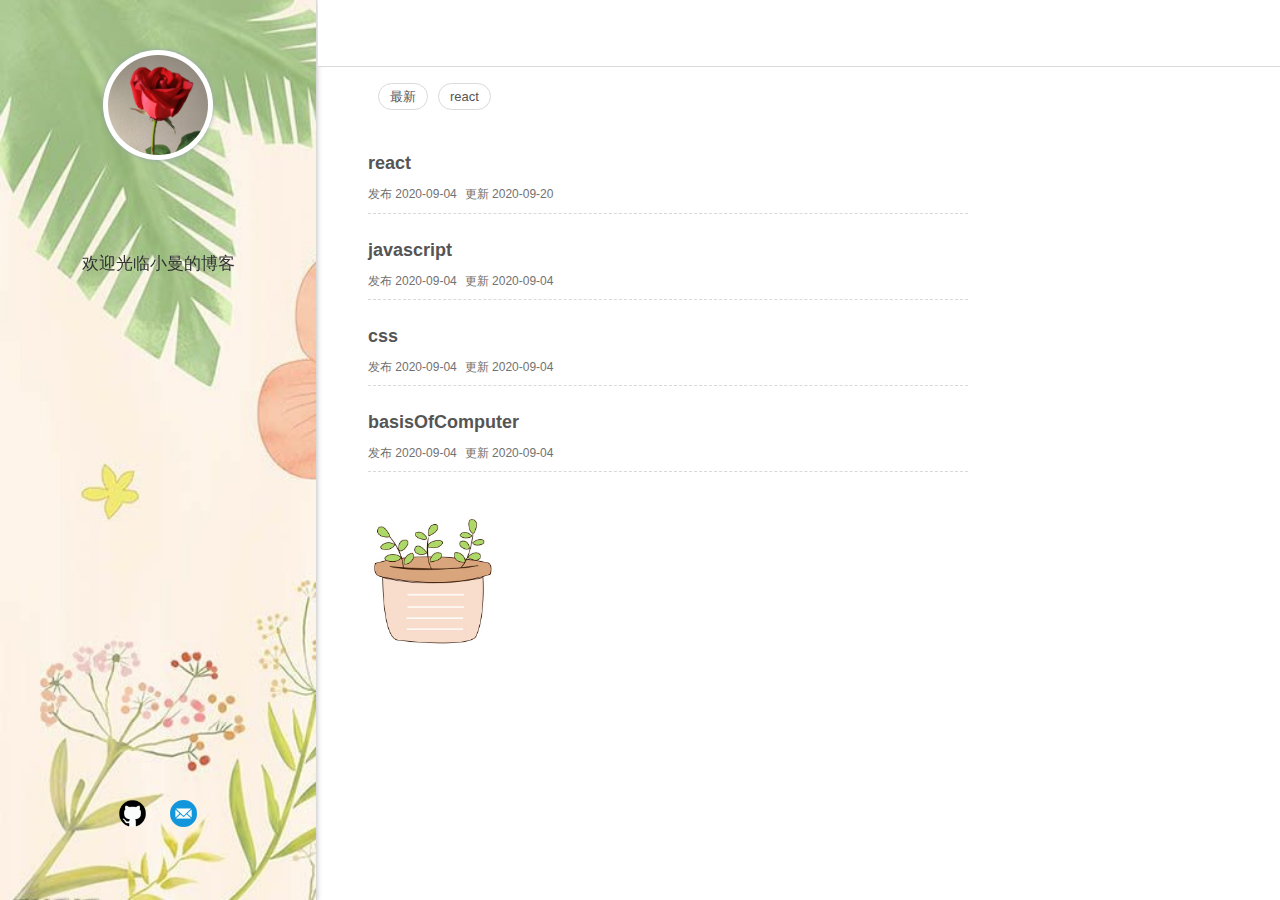
==== commit 7da32af7: "Site updated: 2020-09-20 12:20:30" ====
--- a/archives/index.html
+++ b/archives/index.html
@@ -5,7 +5,7 @@
   <meta http-equiv="X-UA-Compatible" content="IE=edge,chrome=1">
   <meta name="viewport" content="width=device-width, initial-scale=1, maximum-scale=1, user-scalable=no">
   <meta name="keywords" content="hexo,个人博客,blog" />
-  <meta name="description" content="某某的个人博客" />
+  <meta name="description" content="曼婷的个人博客" />
   <meta http-equiv="x-dns-prefetch-control" content="on">
   <link rel="dns-prefetch" href="https://busuanzi.ibruce.info">
   <link rel="dns-prefetch" href="https://at.alicdn.com">
@@ -17,10 +17,6 @@
   
   <link rel="dns-prefetch" href="https://hm.baidu.com/">
   
-  
-  <link rel="dns-prefetch" href="https://cdn.jsdelivr.net">
-  <link rel="dns-prefetch" href="https://api.github.com">
-  <link rel="dns-prefetch" href="https://avatars3.githubusercontent.com">
   
   <link rel="stylesheet" type="text/css" href="/./style/main.css">
 	<link rel="shortcut icon" href="/favicon.ico" title="Favicon">
@@ -37,41 +33,23 @@
 <meta name="generator" content="Hexo 5.1.1"></head>
 <body>
   <div class="left-aside">
-    <div class="face-img"><img src="https://tva3.sinaimg.cn/crop.0.0.200.200.180/005Kc3C1jw8f2uep0hhkvj305k05k3yk.jpg"></div>
+    <div class="face-img"><img src="/img/rose.jpg"></div>
     <div class="intro-word">
         <h2></h2>
-        <p>天马行空，爱生活，爱coding</p>
+        <p>欢迎光临小曼的博客</p>
     </div>
     <div class="sns">
         <ul>
             
             <li>
-                <a class="github" target="_blank" href="https://github.com/88888888" title="github">
+                <a class="github" target="_blank" href="https://dry-bread.github.io/" title="github">
                     <img src="/./img/icon-github.png" alt="github" data-tooltip="github">
                 </a>
             </li>
             
             <li>
-                <a class="weibo" target="_blank" href="http://weibo.com/u/888888888" title="weibo">
-                    <img src="/./img/icon-weibo.png" alt="weibo" data-tooltip="weibo">
-                </a>
-            </li>
-            
-            <li>
-                <a class="email" target="_blank" href="mailto:1223456@666666.com" title="email">
+                <a class="email" target="_blank" href="mailto:1871790935@qq.com" title="email">
                     <img src="/./img/icon-email.png" alt="email" data-tooltip="email">
-                </a>
-            </li>
-            
-            <li>
-                <a class="sf" target="_blank" href="https://segmentfault.com/u/555555" title="sf">
-                    <img src="/./img/icon-sf.png" alt="sf" data-tooltip="sf">
-                </a>
-            </li>
-            
-            <li>
-                <a class="rss" target="_blank" href="/atom.xml" title="rss">
-                    <img src="/./img/icon-rss.png" alt="rss" data-tooltip="rss">
                 </a>
             </li>
             
@@ -85,12 +63,6 @@
             <use xlink:href="#icon-menu"></use>
           </svg>
           <ul class="left">
-              
-              <li>
-                  <a href="/2014/friends/">
-                      友链
-                  </a>
-              </li>
               
           </ul>
           <div class="search">
@@ -112,6 +84,8 @@
             <ul>
                 <li><a href="/" class="">最新</a></li>
                 
+                    <li><a href="/categories/react/" class="">react</a></li>
+                
             </ul>
         </div>
         <div class="clear"></div>
@@ -128,7 +102,7 @@
         <ul>
           <li>发布 <time datetime="2020-09-04T05:37:14.000Z" itemprop="date">2020-09-04</time>
           </li>
-          <li>更新 <time datetime="2020-09-04T05:37:15.007Z" itemprop="dateUpdated">2020-09-04</time>
+          <li>更新 <time datetime="2020-09-20T04:05:54.702Z" itemprop="dateUpdated">2020-09-20</time>
           </li>
           <!--<li> 评论 <span id = "url::http://example.com/2020/09/04/react/" class = "cy_cmt_count" ></span>
           </li>-->
@@ -194,27 +168,6 @@
           <li>更新 <time datetime="2020-09-04T05:40:30.364Z" itemprop="dateUpdated">2020-09-04</time>
           </li>
           <!--<li> 评论 <span id = "url::http://example.com/2020/09/04/basisOfComputer/" class = "cy_cmt_count" ></span>
-          </li>-->
-        </ul>
-      </div>
-    </div>
-  
-
-
-                
-                
-  
-    <div class="item">
-      <div class="title">
-        <a href="/2020/09/03/hello-world/">Hello World</a>
-      </div>
-      <div class="info">
-        <ul>
-          <li>发布 <time datetime="2020-09-02T16:04:32.626Z" itemprop="date">2020-09-03</time>
-          </li>
-          <li>更新 <time datetime="2020-09-02T16:04:32.626Z" itemprop="dateUpdated">2020-09-03</time>
-          </li>
-          <!--<li> 评论 <span id = "url::http://example.com/2020/09/03/hello-world/" class = "cy_cmt_count" ></span>
           </li>-->
         </ul>
       </div>
@@ -231,13 +184,8 @@
         <div class="hosted">
           <ul>
             <li class="coding">
-              <a target="_blank" rel="noopener" href="https://coding.net/pages">
-                <img src="/./img/coding.png">
-              </a>
-            </li>
-            <li class="github-pages">
-              <a target="_blank" rel="noopener" href="https://pages.github.com">
-                <img src="/./img/github-pages.png">
+              <a >
+                <img src="/./img/flower1.jpg">
               </a>
             </li>
           </ul>
@@ -245,7 +193,7 @@
     </div>
 </div>
 <script>
-  var homeLeftBgArr = 'https://ws3.sinaimg.cn/large/006tKfTcly1fsulzlvofnj30af0k5jvu.jpg,https://ws2.sinaimg.cn/large/006tNbRwly1fwl2alhqibj31kw2dcu0y.jpg,https://ws1.sinaimg.cn/large/006tNbRwly1fwl2bclcirj31kw2czk7v.jpg,https://ws3.sinaimg.cn/large/006tNbRwly1fwl2c765jej31kw2d1npe.jpg,https://ws3.sinaimg.cn/large/006tNbRwly1fwl2dentnvj31kw2dc1l2.jpg,https://ws4.sinaimg.cn/large/006tNbRwly1fwl2dqawiej31kw2d8x6p.jpg,https://ws3.sinaimg.cn/large/006tNbRwly1fwl2f7yp25j31kw3a97wh.jpg'.split(',');
+  var homeLeftBgArr = '/img/timg.jpg'.split(',');
   var homeLeftBgArrLen = homeLeftBgArr.length;
   var leftBackgroundUrl = homeLeftBgArr[Math.floor(Math.random() * homeLeftBgArrLen)];
   var homeLeftAsideNode = document.getElementsByClassName('left-aside')[0];
--- a/style/main.css
+++ b/style/main.css
@@ -43,6 +43,7 @@
   width: 20px;
   height: 20px; }
   svg.icon.icon-menu {
+    pointer-events: none;
     float: left;
     margin-top: 21px;
     margin-left: -35px; }
@@ -78,8 +79,10 @@
     font-size: 17px;
     font-weight: 500; }
   .left-aside .sns {
+    left:50%;
+    transform: translateX(-50%);
     position: absolute;
-    bottom: 20%; }
+    bottom: 5%; }
     .left-aside .sns li {
       list-style: none;
       float: left;
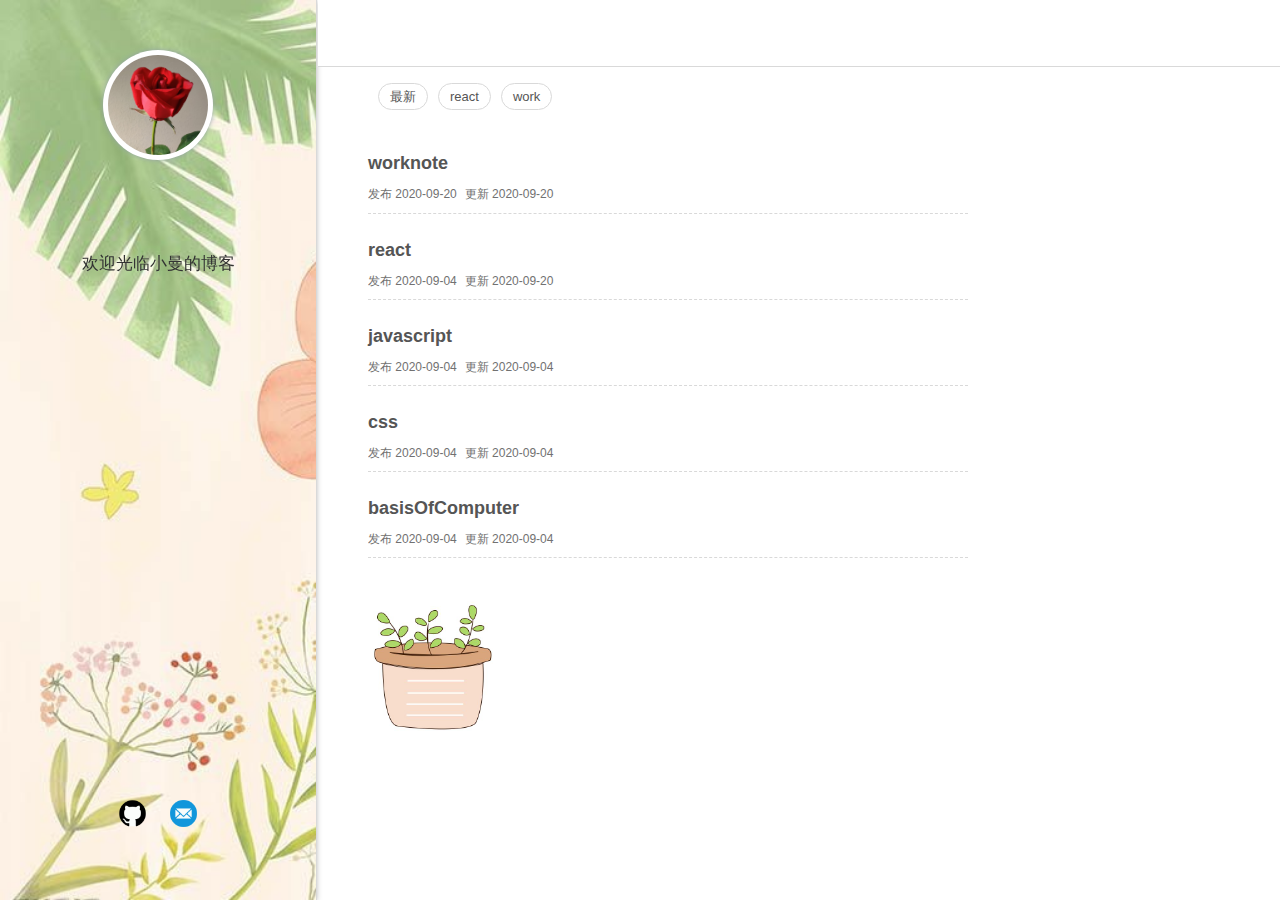
==== commit 3423094b: "Site updated: 2020-09-20 21:44:39" ====
--- a/archives/index.html
+++ b/archives/index.html
@@ -86,11 +86,34 @@
                 
                     <li><a href="/categories/react/" class="">react</a></li>
                 
+                    <li><a href="/categories/work/" class="">work</a></li>
+                
             </ul>
         </div>
         <div class="clear"></div>
         <div class="list">
             <div>
+                
+                
+  
+    <div class="item">
+      <div class="title">
+        <a href="/2020/09/20/worknote/">worknote</a>
+      </div>
+      <div class="info">
+        <ul>
+          <li>发布 <time datetime="2020-09-20T12:02:41.000Z" itemprop="date">2020-09-20</time>
+          </li>
+          <li>更新 <time datetime="2020-09-20T13:24:01.124Z" itemprop="dateUpdated">2020-09-20</time>
+          </li>
+          <!--<li> 评论 <span id = "url::http://example.com/2020/09/20/worknote/" class = "cy_cmt_count" ></span>
+          </li>-->
+        </ul>
+      </div>
+    </div>
+  
+
+
                 
                 
   
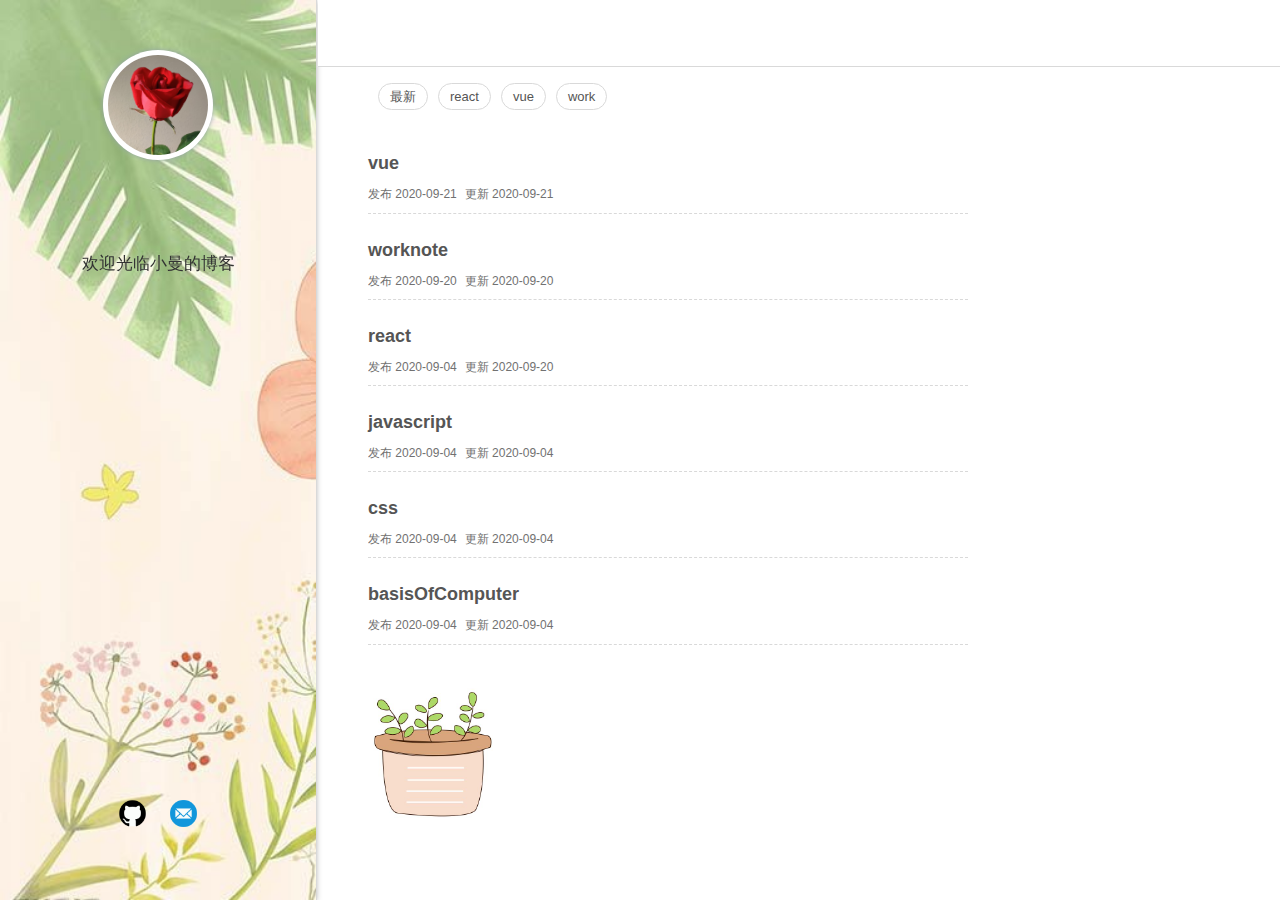
==== commit 65784484: "Site updated: 2020-09-21 21:00:45" ====
--- a/archives/index.html
+++ b/archives/index.html
@@ -86,6 +86,8 @@
                 
                     <li><a href="/categories/react/" class="">react</a></li>
                 
+                    <li><a href="/categories/vue/" class="">vue</a></li>
+                
                     <li><a href="/categories/work/" class="">work</a></li>
                 
             </ul>
@@ -93,6 +95,27 @@
         <div class="clear"></div>
         <div class="list">
             <div>
+                
+                
+  
+    <div class="item">
+      <div class="title">
+        <a href="/2020/09/21/vue/">vue</a>
+      </div>
+      <div class="info">
+        <ul>
+          <li>发布 <time datetime="2020-09-21T12:37:23.000Z" itemprop="date">2020-09-21</time>
+          </li>
+          <li>更新 <time datetime="2020-09-21T12:59:34.337Z" itemprop="dateUpdated">2020-09-21</time>
+          </li>
+          <!--<li> 评论 <span id = "url::http://example.com/2020/09/21/vue/" class = "cy_cmt_count" ></span>
+          </li>-->
+        </ul>
+      </div>
+    </div>
+  
+
+
                 
                 
   
